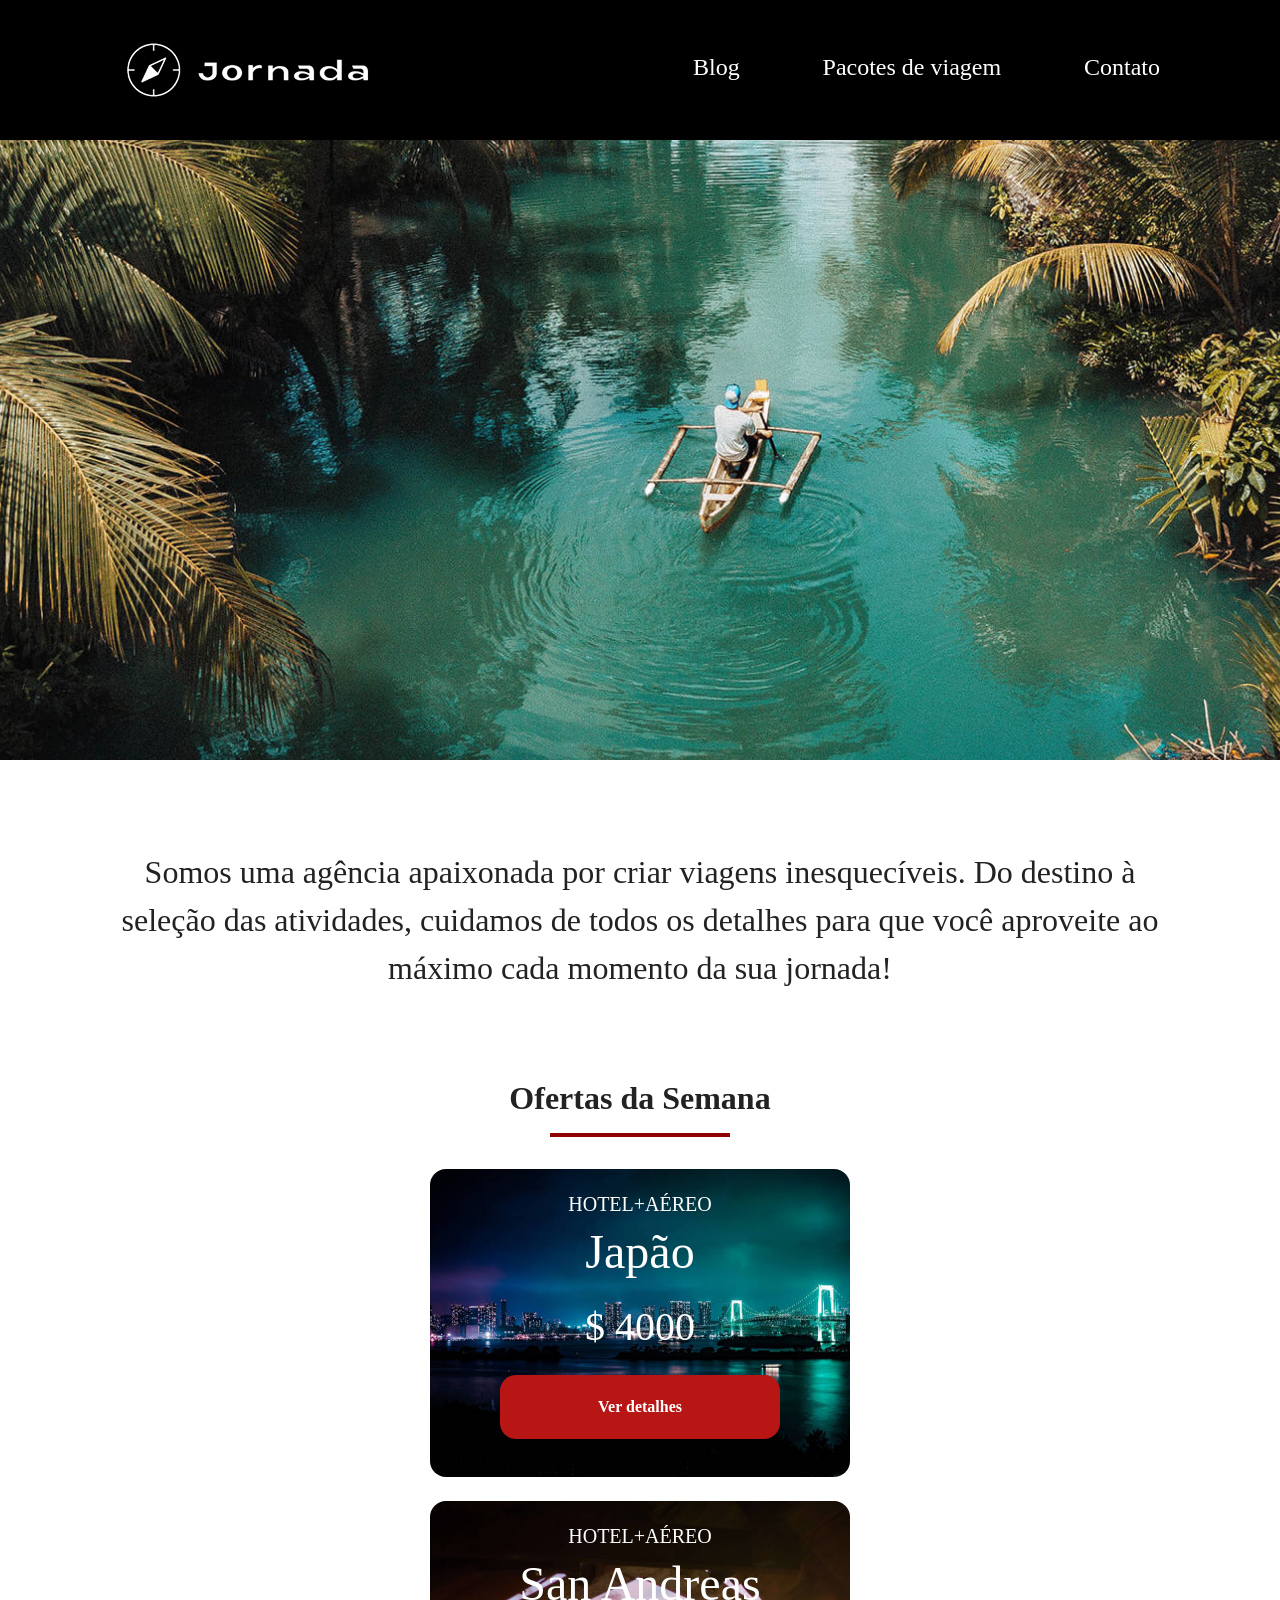
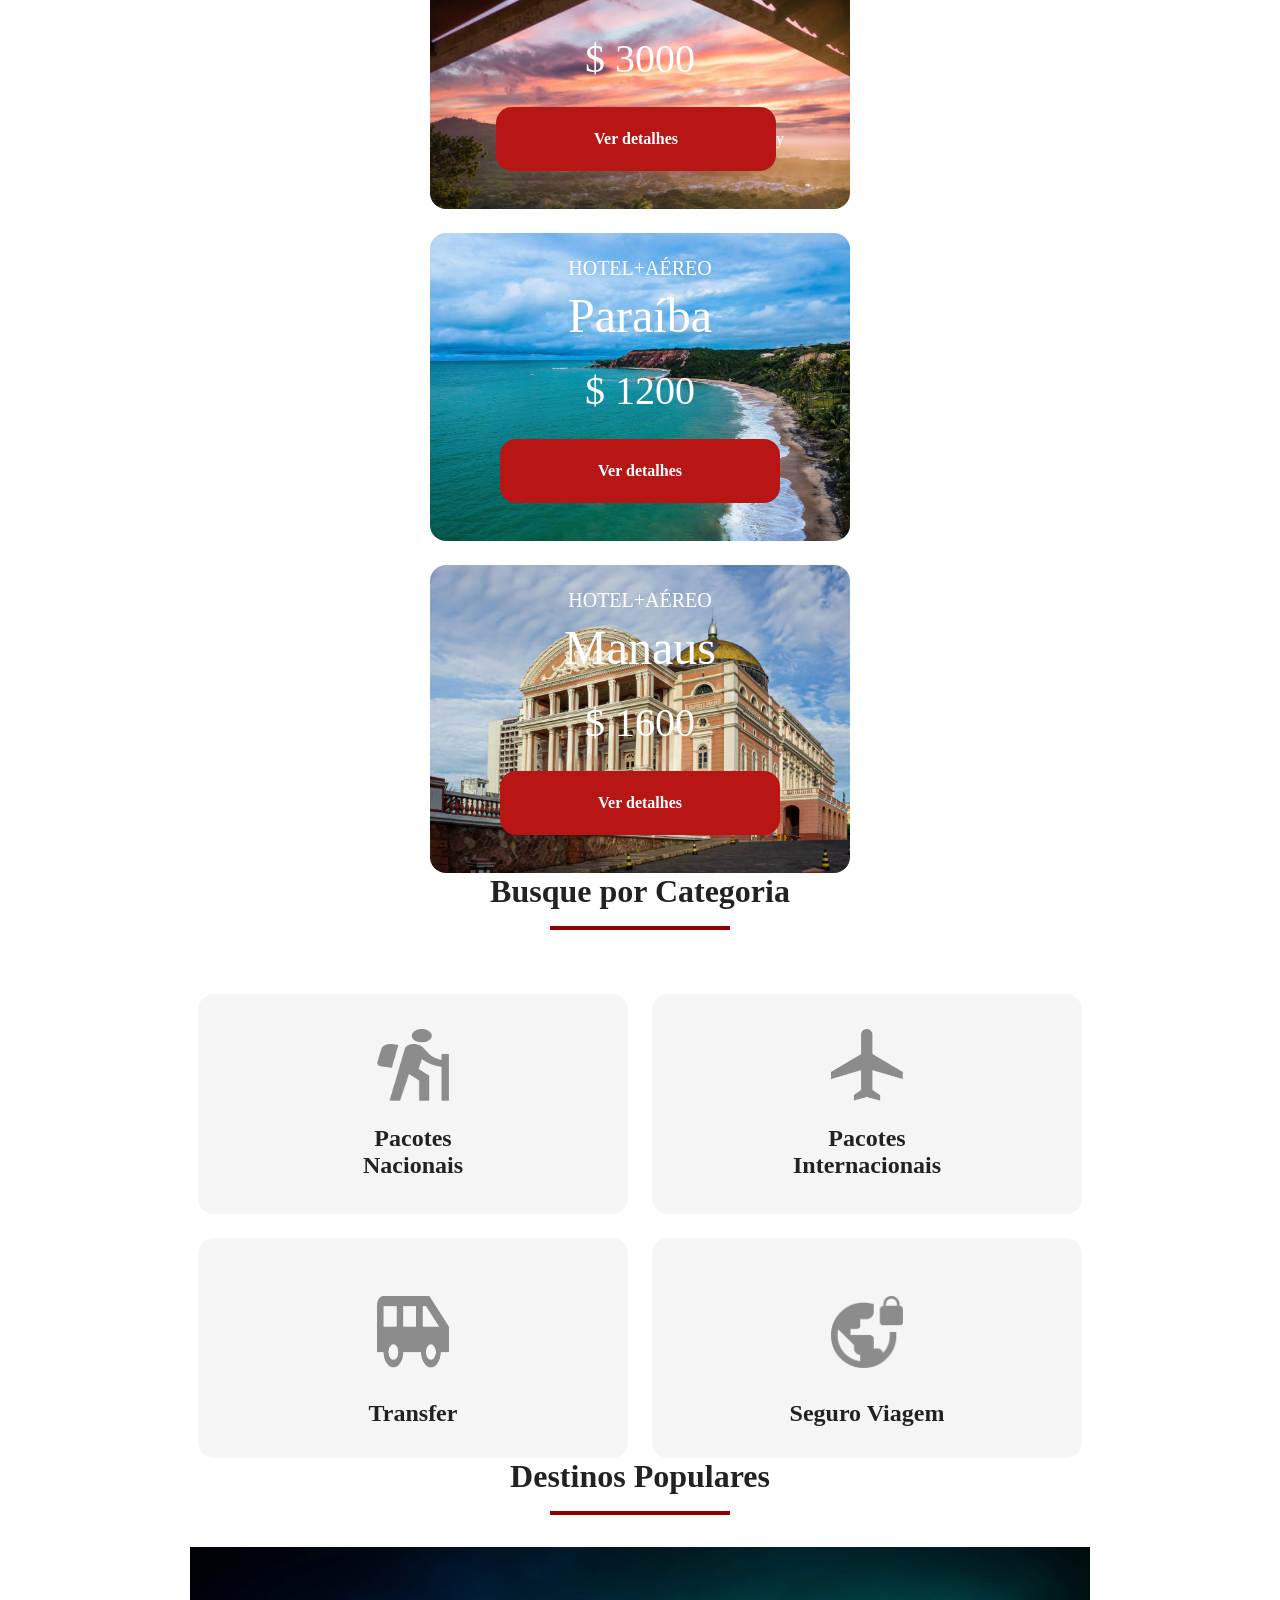
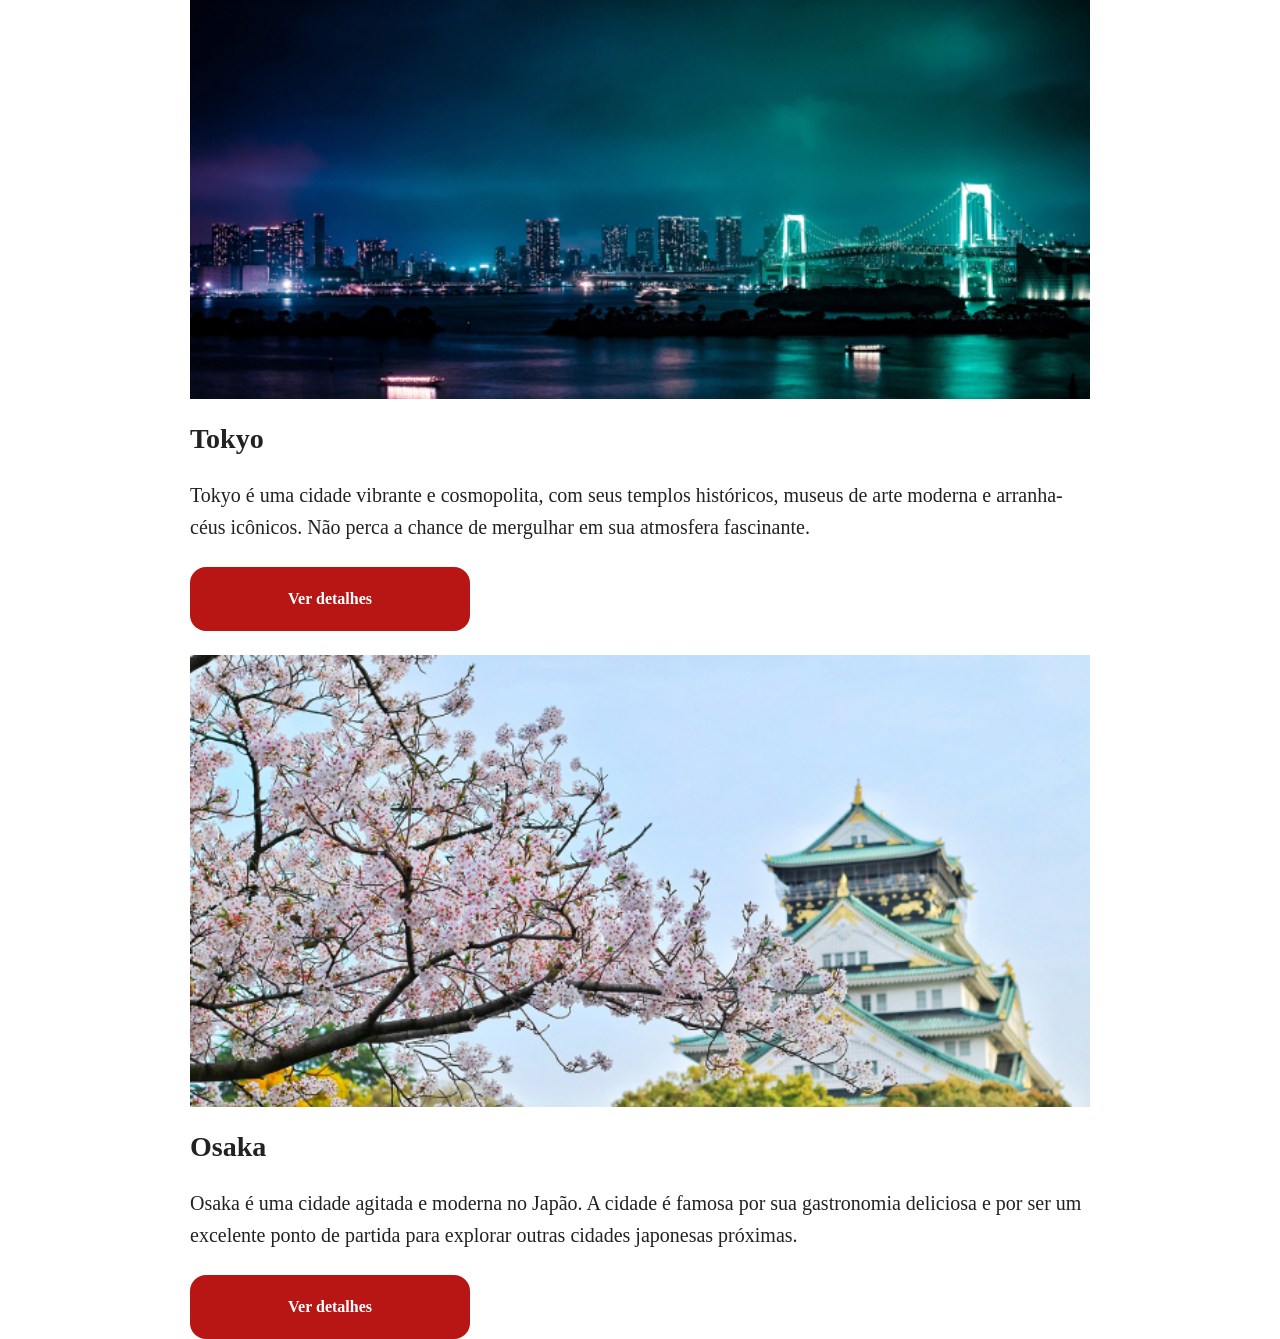
==== index.html @ d13fef5d "Finaliza sessao de destinos pupulares" ====
<!doctype html>
<html lang="pt-br">
  <head>
    <meta charset="UTF-8" />
    <meta name="viewport" content="width=device-width, initial-scale=1.0" />
    <link rel="stylesheet" href="./css/style.css" />
    <title>Jornada Viagens</title>
  </head>

  <body>
    <header class="main-header">
      <a class="logo" href="index.html" title="voltar para página inicial">
        <img
          class="img-mobile"
          src="img/bussola-jornada-branca.png"
          alt="Bussola do logo Jornada Viagens na cor branca"
        />

        <img
          class="img-desktop"
          src="img/bussola-texto-jornada-branco.png"
          alt="Bussola logo Jornada Viagens na cor branca"
        />
      </a>

      <div class="navigation-menu">
        <label for="menu">
          <img src="img/menu.png" alt="Menu" />
        </label>

        <input type="checkbox" id="menu" hidden />

        <nav>
          <ul class="list-links">
            <li><a href="blog.html" title="Ir para o blog">Blog</a></li>
            <li>
              <a href="pacotes.html" title="Ir para os pacotes de viagem"
                >Pacotes de viagem</a
              >
            </li>
            <li>
              <a href="contato.html" title="Ir para o contato">Contato</a>
            </li>
          </ul>
        </nav>
      </div>
    </header>
    <section class="hero">
      <div class="hero-img"></div>
      <h2>
        Somos uma agência apaixonada por criar viagens inesquecíveis. Do destino
        à seleção das atividades, cuidamos de todos os detalhes para que você
        aproveite ao máximo cada momento da sua jornada!
      </h2>
    </section>
    <section class="offers">
      <div class="section-title">
        <h2>Ofertas da Semana</h2>
        <hr />
      </div>
      <div class="offers-cards">
        <article class="card japao">
          <header>
            <p>HOTEL+AÉREO</p>
            <h3>
              Japão <br />
              <span>$ 4000</span>
            </h3>
          </header>
          <footer>
            <a href="#" class="button">Ver detalhes</a>
          </footer>
        </article>

        <article class="card san-andreas">
          <header>
            <p>HOTEL+AÉREO</p>
            <h3>
              San Andreas <br />
              <span>$ 3000</span>
            </h3>
          </header>
          <footer><a href="#" class="button">Ver detalhes</a>y</footer>
        </article>

        <article class="card paraiba">
          <header>
            <p>HOTEL+AÉREO</p>
            <h3>
              Paraíba <br />
              <span>$ 1200</span>
            </h3>
          </header>
          <footer>
            <a href="#" class="button">Ver detalhes</a>
          </footer>
        </article>

        <article class="card manaus">
          <header>
            <p>HOTEL+AÉREO</p>
            <h3>
              Manaus <br />
              <span>$ 1600</span>
            </h3>
          </header>
          <footer>
            <a href="#" class="button">Ver detalhes</a>
          </footer>
        </article>
      </div>
    </section>

    <section class="categories">
      <div class="section-title">
        <h2>Busque por Categoria</h2>
        <hr />
      </div>

      <div class="categories-cards">
        <a
          class="card"
          href="#"
          target="_blank"
          title="Busque pela categoria Pacotes Nacionais"
        >
          <img
            src="img/icone-caminhada.png"
            alt="Ícone cinza representando uma pessoa fazendo trekking"
          />
          <h3>
            Pacotes <br />
            Nacionais
          </h3>
        </a>

        <a
          class="card"
          href="#"
          target="_blank"
          title="Busque pela categoria Pacotes Internacionais"
        >
          <img src="img/icone-aviao.png" alt="Ícone cinza de um avião" />
          <h3>
            Pacotes <br />
            Internacionais
          </h3>
        </a>

        <a
          class="card single-line"
          href="#"
          target="_blank"
          title="Busque pela categoria Transfer"
        >
          <img src="img/icone-onibus.png" alt="Ícone cinza de um ônibus" />
          <h3>Transfer</h3>
        </a>

        <a
          class="card single-line"
          href="#"
          target="_blank"
          title="Busque pela categoria Seguro Viagem"
        >
          <img
            src="img/icone-planeta.png"
            alt="Ícone cinza de um planeta com um cadeado representando proteção"
          />
          <h3>Seguro Viagem</h3>
        </a>
      </div>
    </section>

    <section class="destinations">
      <div class="section-title">
        <h2>Destinos Populares</h2>
        <hr />
      </div>

      <div class="destinations-items">
        <article class="item tokyo">
          <header>
            <div class="img-item"></div>
            <h4>Tokyo</h4>
          </header>

          <p>
            Tokyo é uma cidade vibrante e cosmopolita, com seus templos
            históricos, museus de arte moderna e arranha-céus icônicos. Não
            perca a chance de mergulhar em sua atmosfera fascinante.
          </p>

          <footer>
            <a
              href="#"
              class="button"
              target="_blank"
              title="Veja mais detalhes do destino Tokyo"
            >
              Ver detalhes
            </a>
          </footer>
        </article>

        <article class="item osaka">
          <header>
            <div class="img-item"></div>
            <h4>Osaka</h4>
          </header>

          <p>
            Osaka é uma cidade agitada e moderna no Japão. A cidade é famosa por
            sua gastronomia deliciosa e por ser um excelente ponto de partida
            para explorar outras cidades japonesas próximas.
          </p>

          <footer>
            <a
              href="#"
              class="button"
              target="_blank"
              title="Veja mais detalhes do destino Osaka"
            >
              Ver detalhes
            </a>
          </footer>
        </article>
      </div>
    </section>
  </body>
</html>
---- css/style.css ----
@import url("./global.css");
@import url("./header.css");
@import url("./hero.css");
@import url("./offers.css");
@import url("./categories.css");
@import url("./destinations.css");
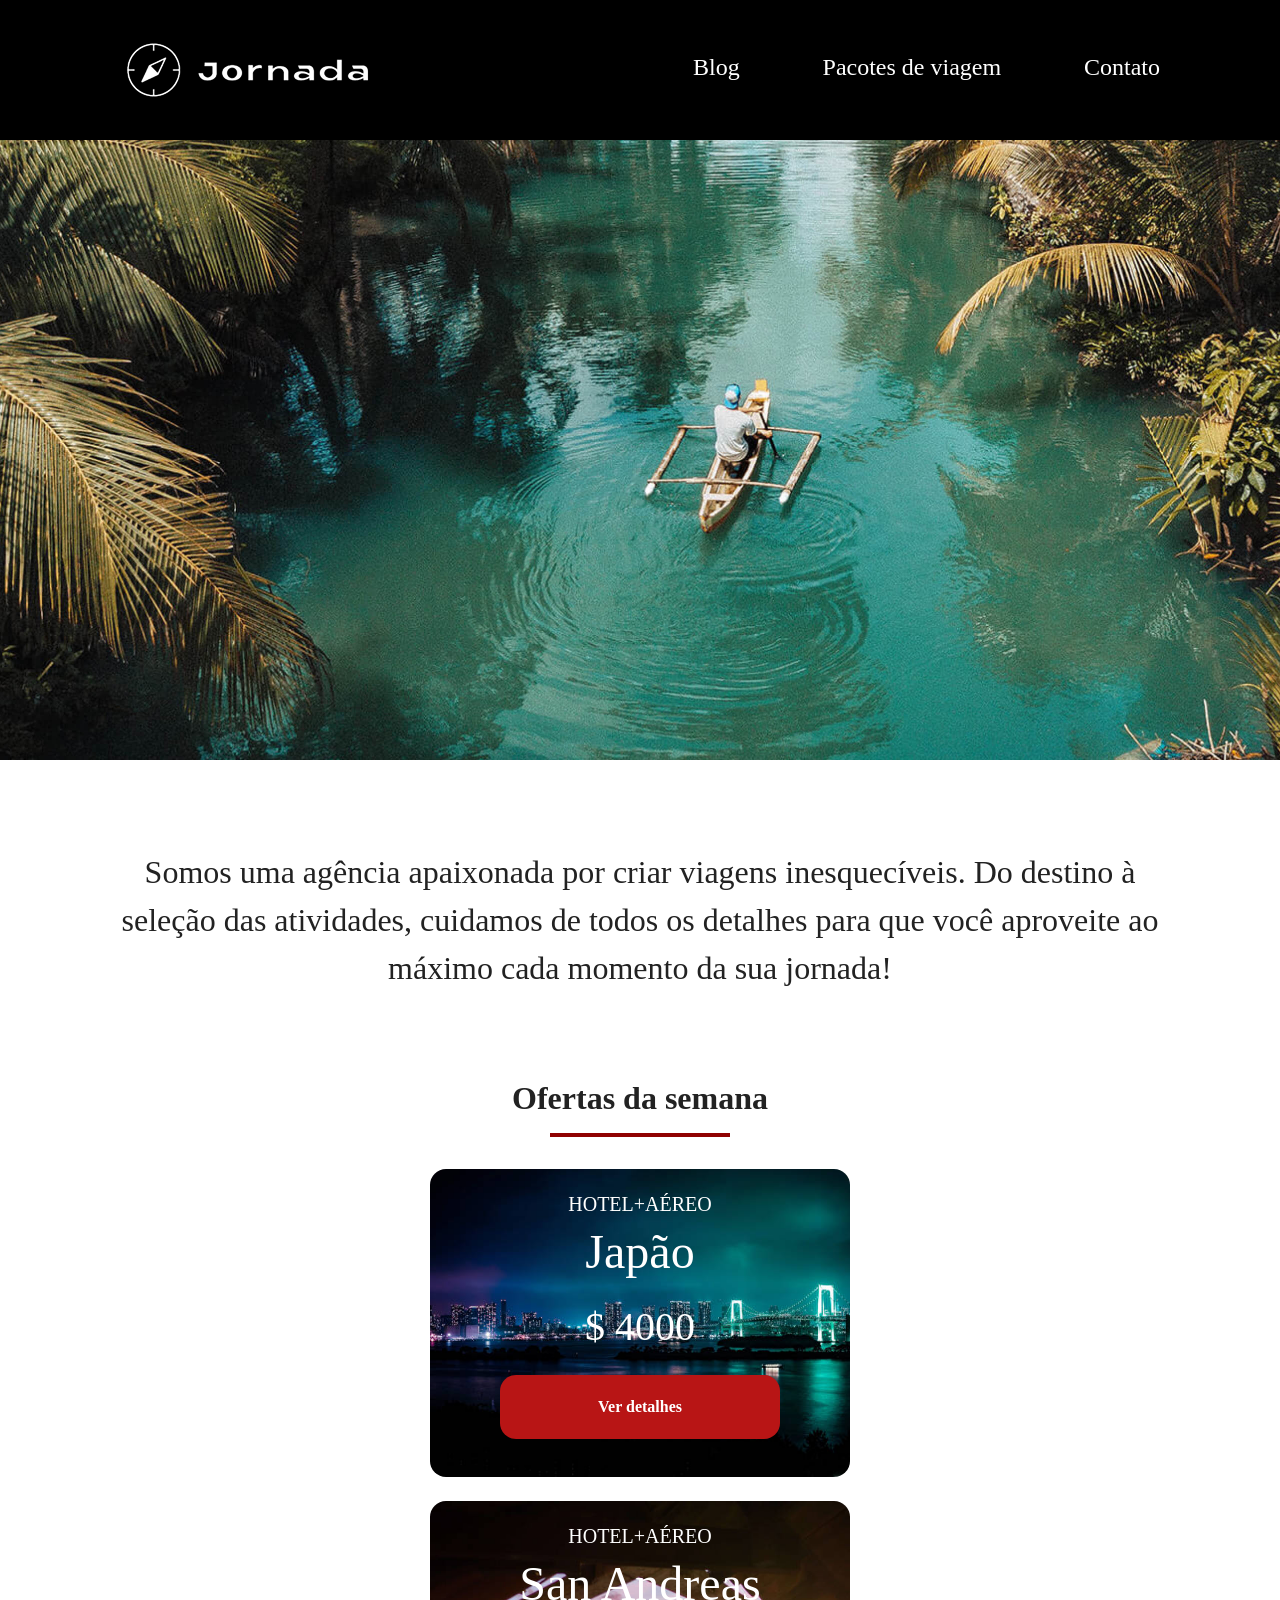
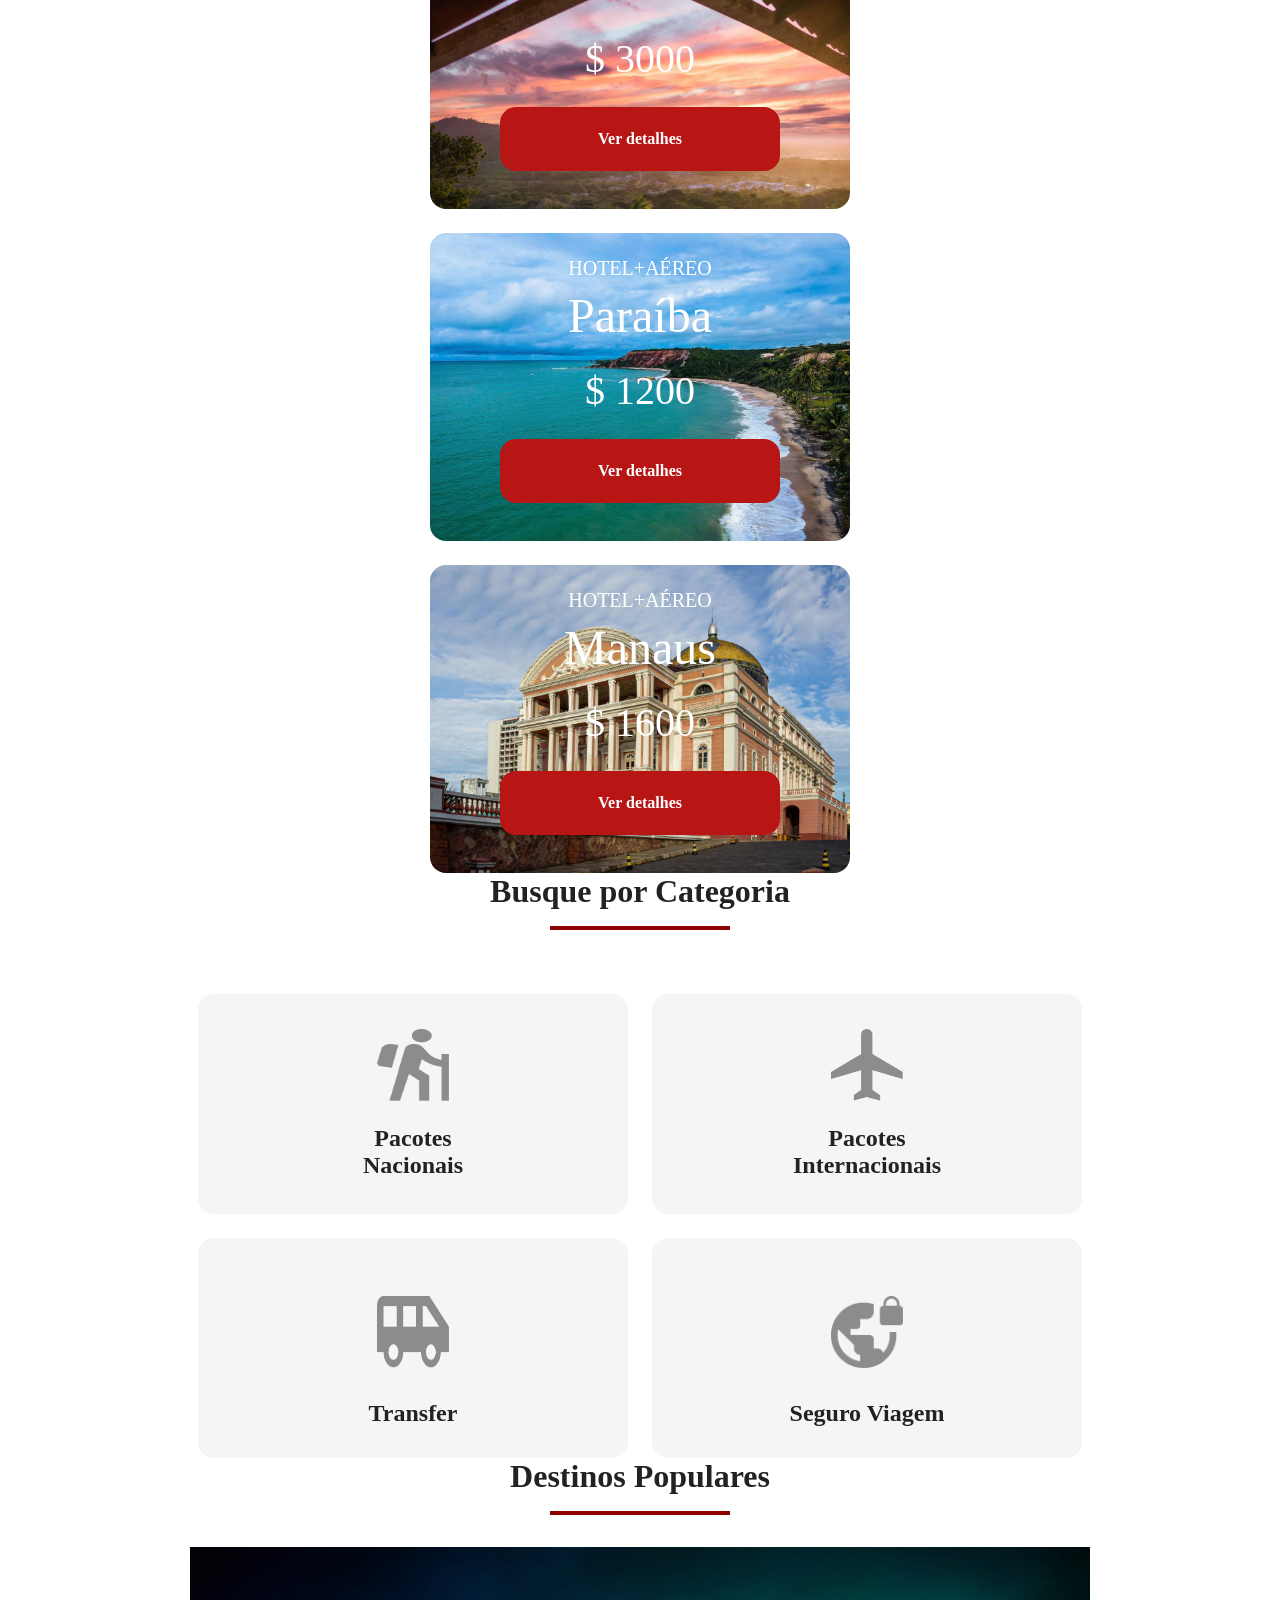
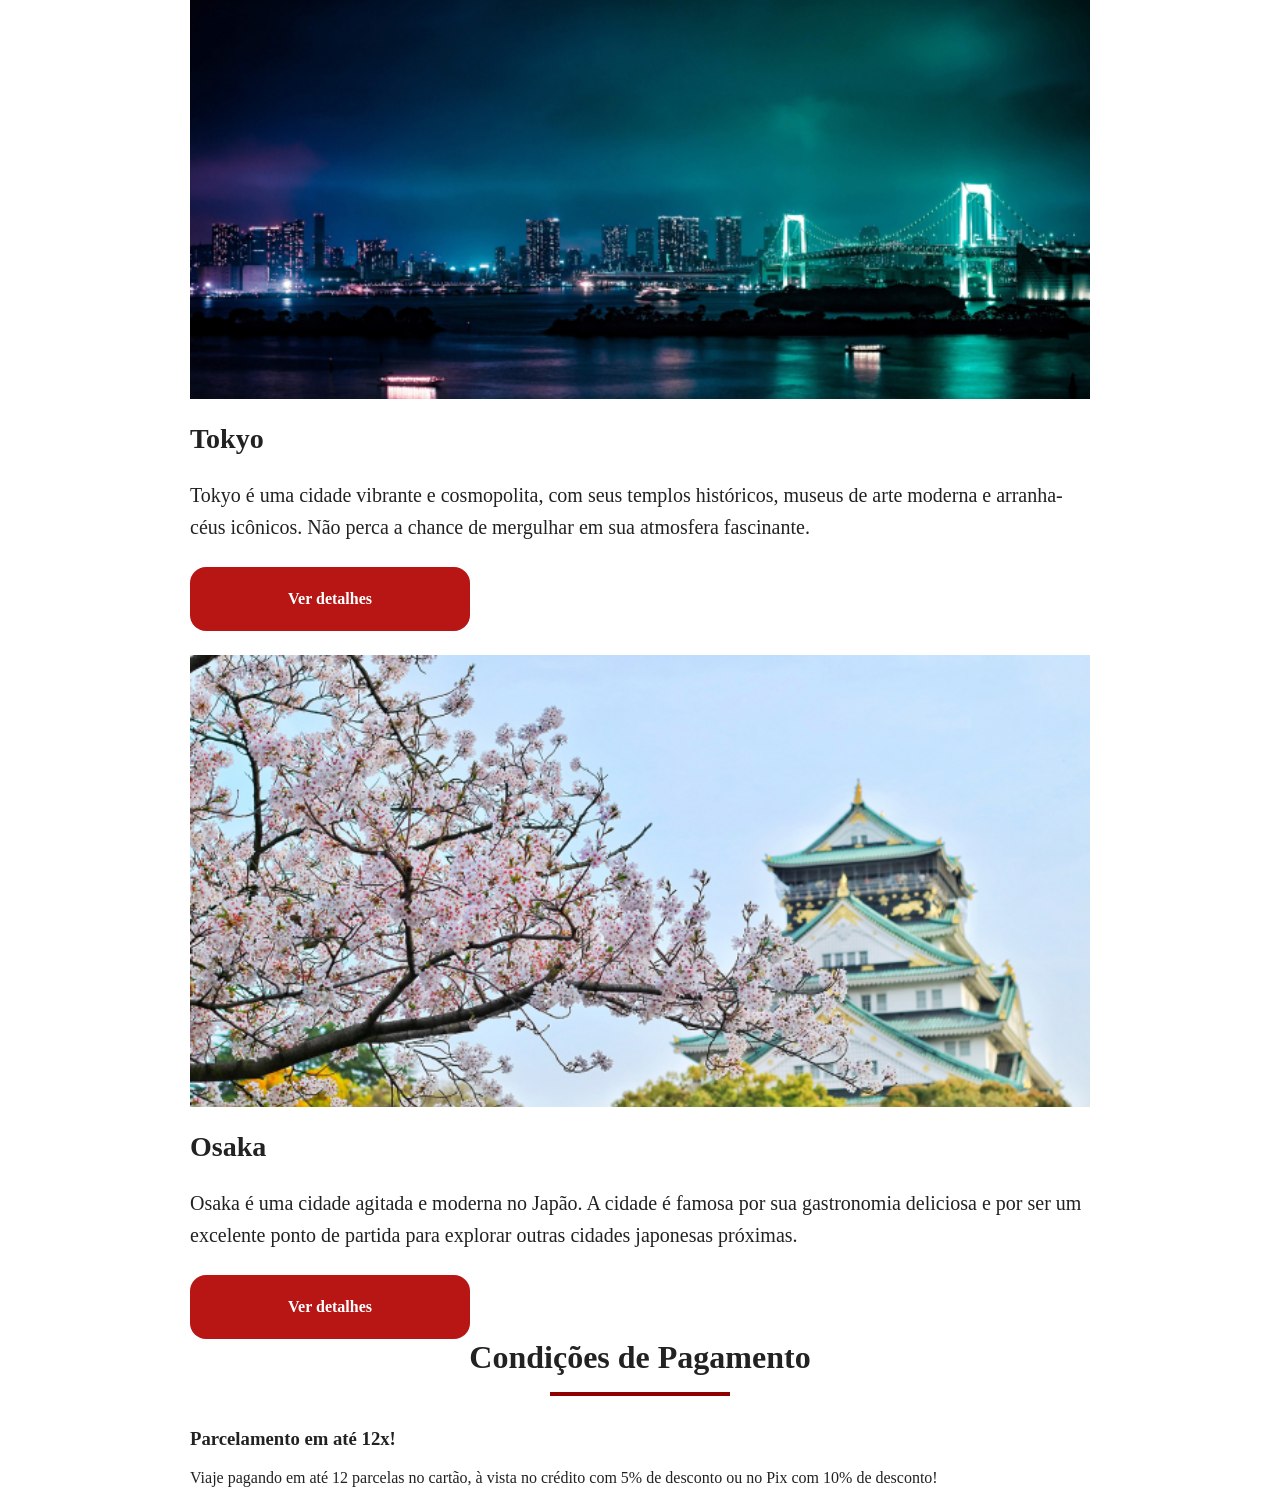
==== commit d2d11a5e: "Adiciona estrutura payaments no html" ====
--- a/index.html
+++ b/index.html
@@ -55,7 +55,7 @@
     </section>
     <section class="offers">
       <div class="section-title">
-        <h2>Ofertas da Semana</h2>
+        <h2>Ofertas da semana</h2>
         <hr />
       </div>
       <div class="offers-cards">
@@ -80,7 +80,7 @@
               <span>$ 3000</span>
             </h3>
           </header>
-          <footer><a href="#" class="button">Ver detalhes</a>y</footer>
+          <footer><a href="#" class="button">Ver detalhes</a></footer>
         </article>
 
         <article class="card paraiba">
@@ -111,7 +111,7 @@
       </div>
     </section>
 
-    <section class="categories">
+   <section class="categories">
       <div class="section-title">
         <h2>Busque por Categoria</h2>
         <hr />
@@ -172,7 +172,7 @@
       </div>
     </section>
 
-    <section class="destinations">
+   <section class="destinations">
       <div class="section-title">
         <h2>Destinos Populares</h2>
         <hr />
@@ -228,5 +228,22 @@
         </article>
       </div>
     </section>
+
+<section class="payments">
+      <div class="section-title">
+        <h2>Condições de Pagamento</h2>
+        <hr />
+      </div>
+
+      <div class="text-content">
+        <h3>Parcelamento em até 12x!</h3>
+        <p>Viaje pagando em até 12 parcelas no cartão, à vista no crédito com 5% de desconto ou no Pix com 10% de desconto!</p>
+      </div>
+      <div class="image-content">
+        <div class="image bag"></div>
+        <div class="image passport"></div>
+        <div class="image people"></div>
+      </div>
+    </section>
   </body>
 </html>
--- a/css/style.css
+++ b/css/style.css
@@ -3,4 +3,5 @@
 @import url("./hero.css");
 @import url("./offers.css");
 @import url("./categories.css");
-@import url("./destinations.css");+@import url("./destinations.css");
+@import url("./paymants.css");
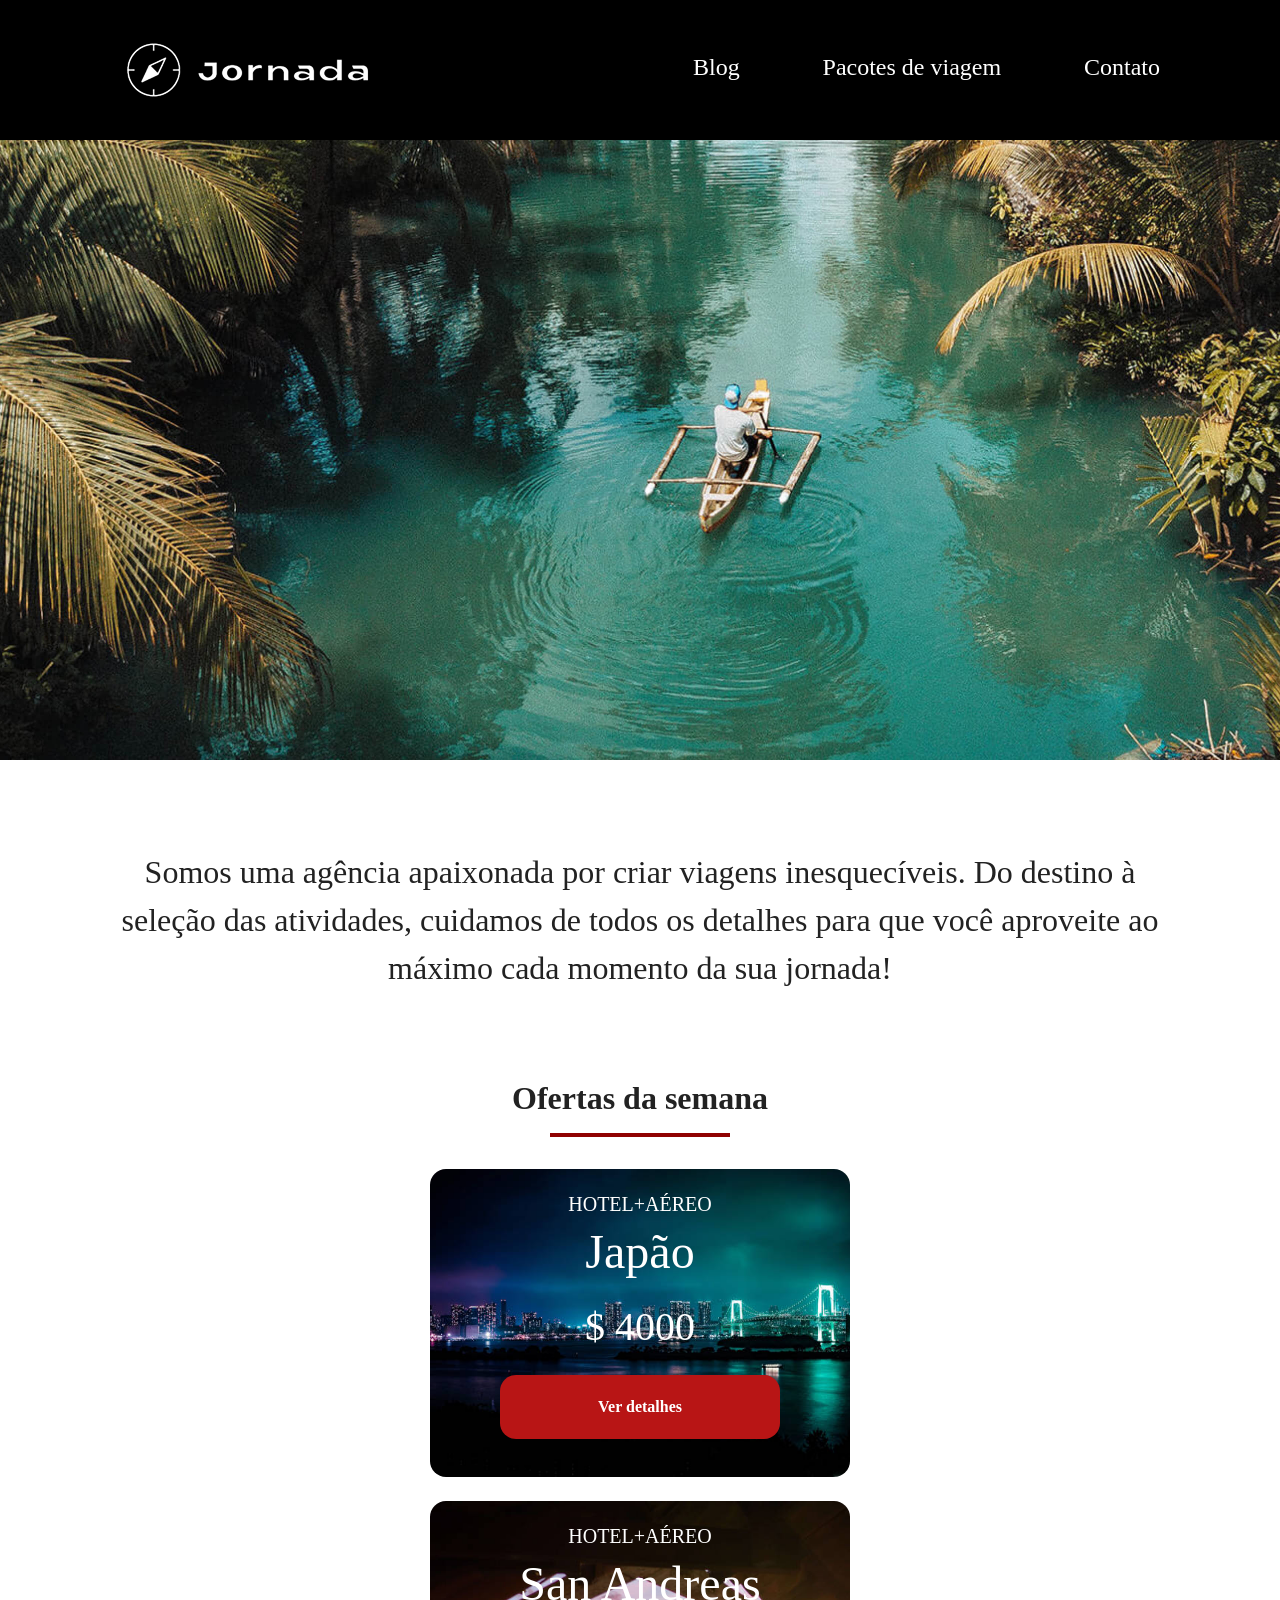
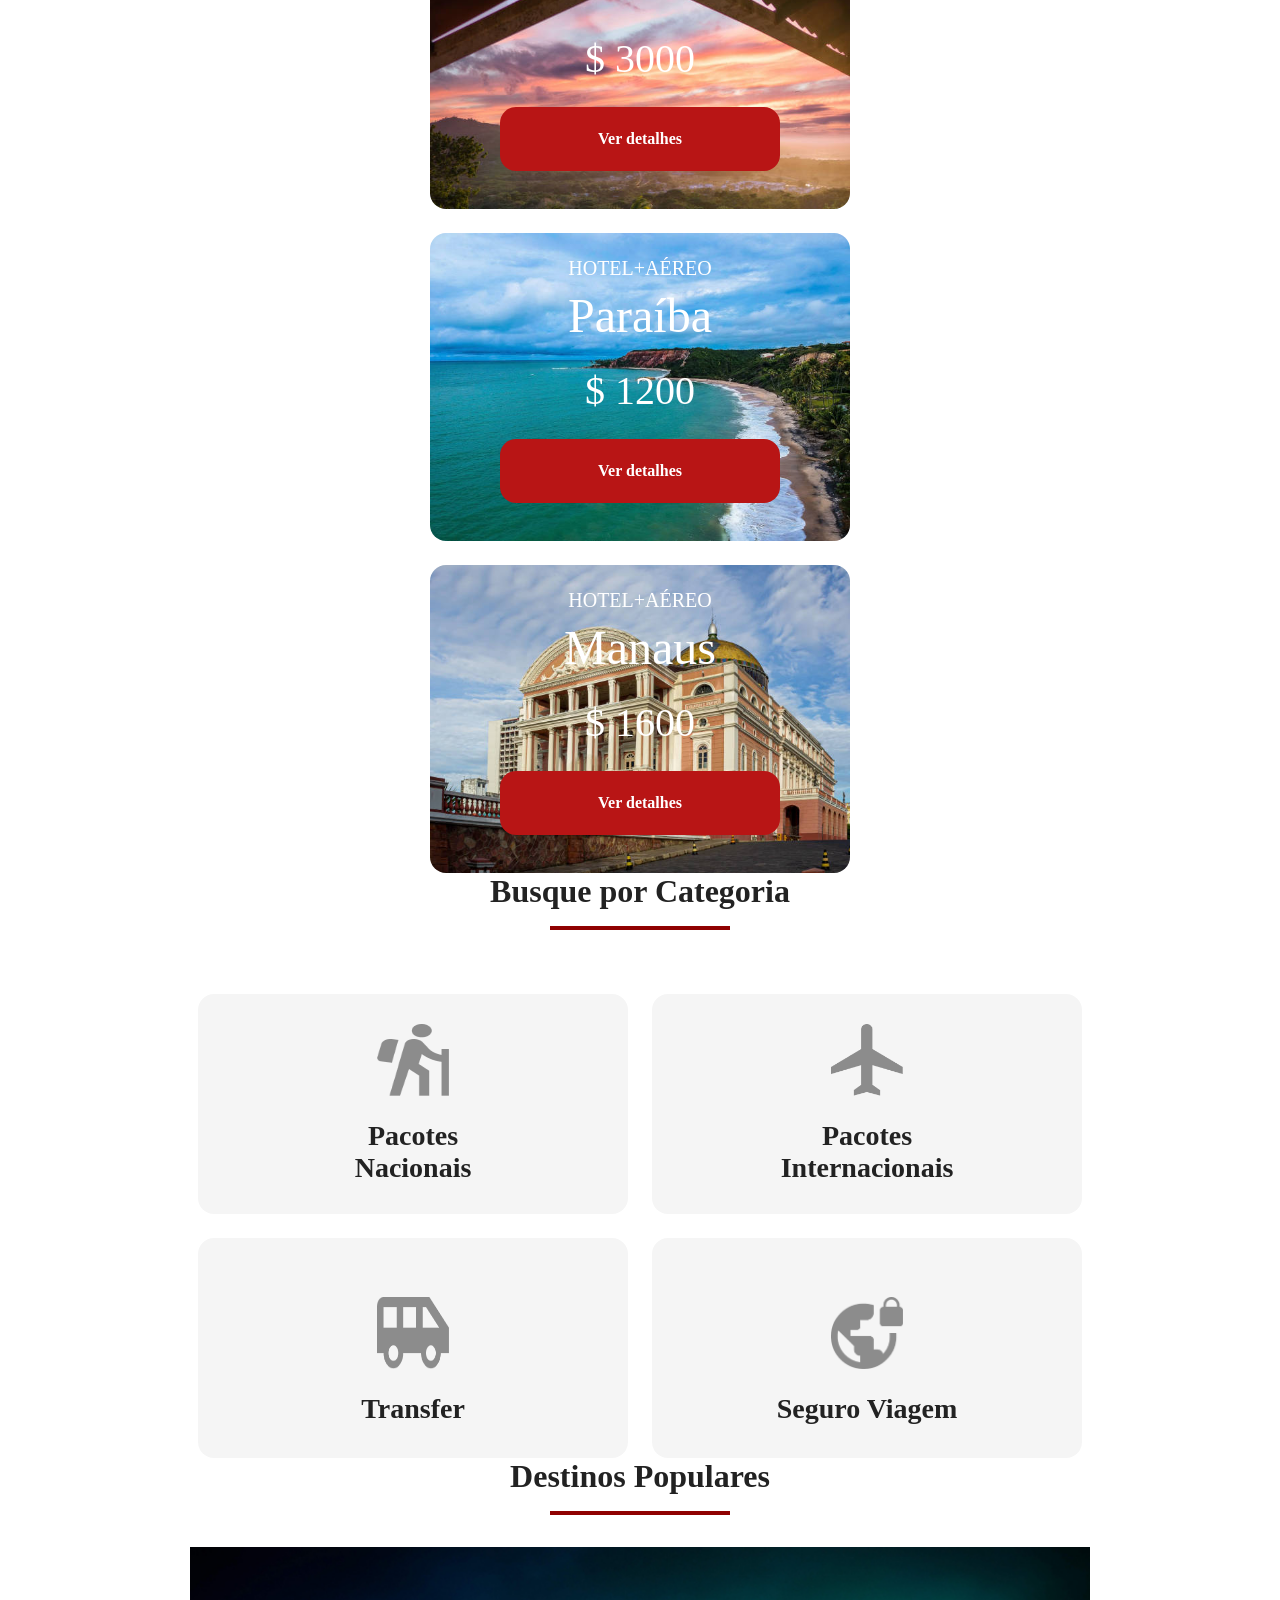
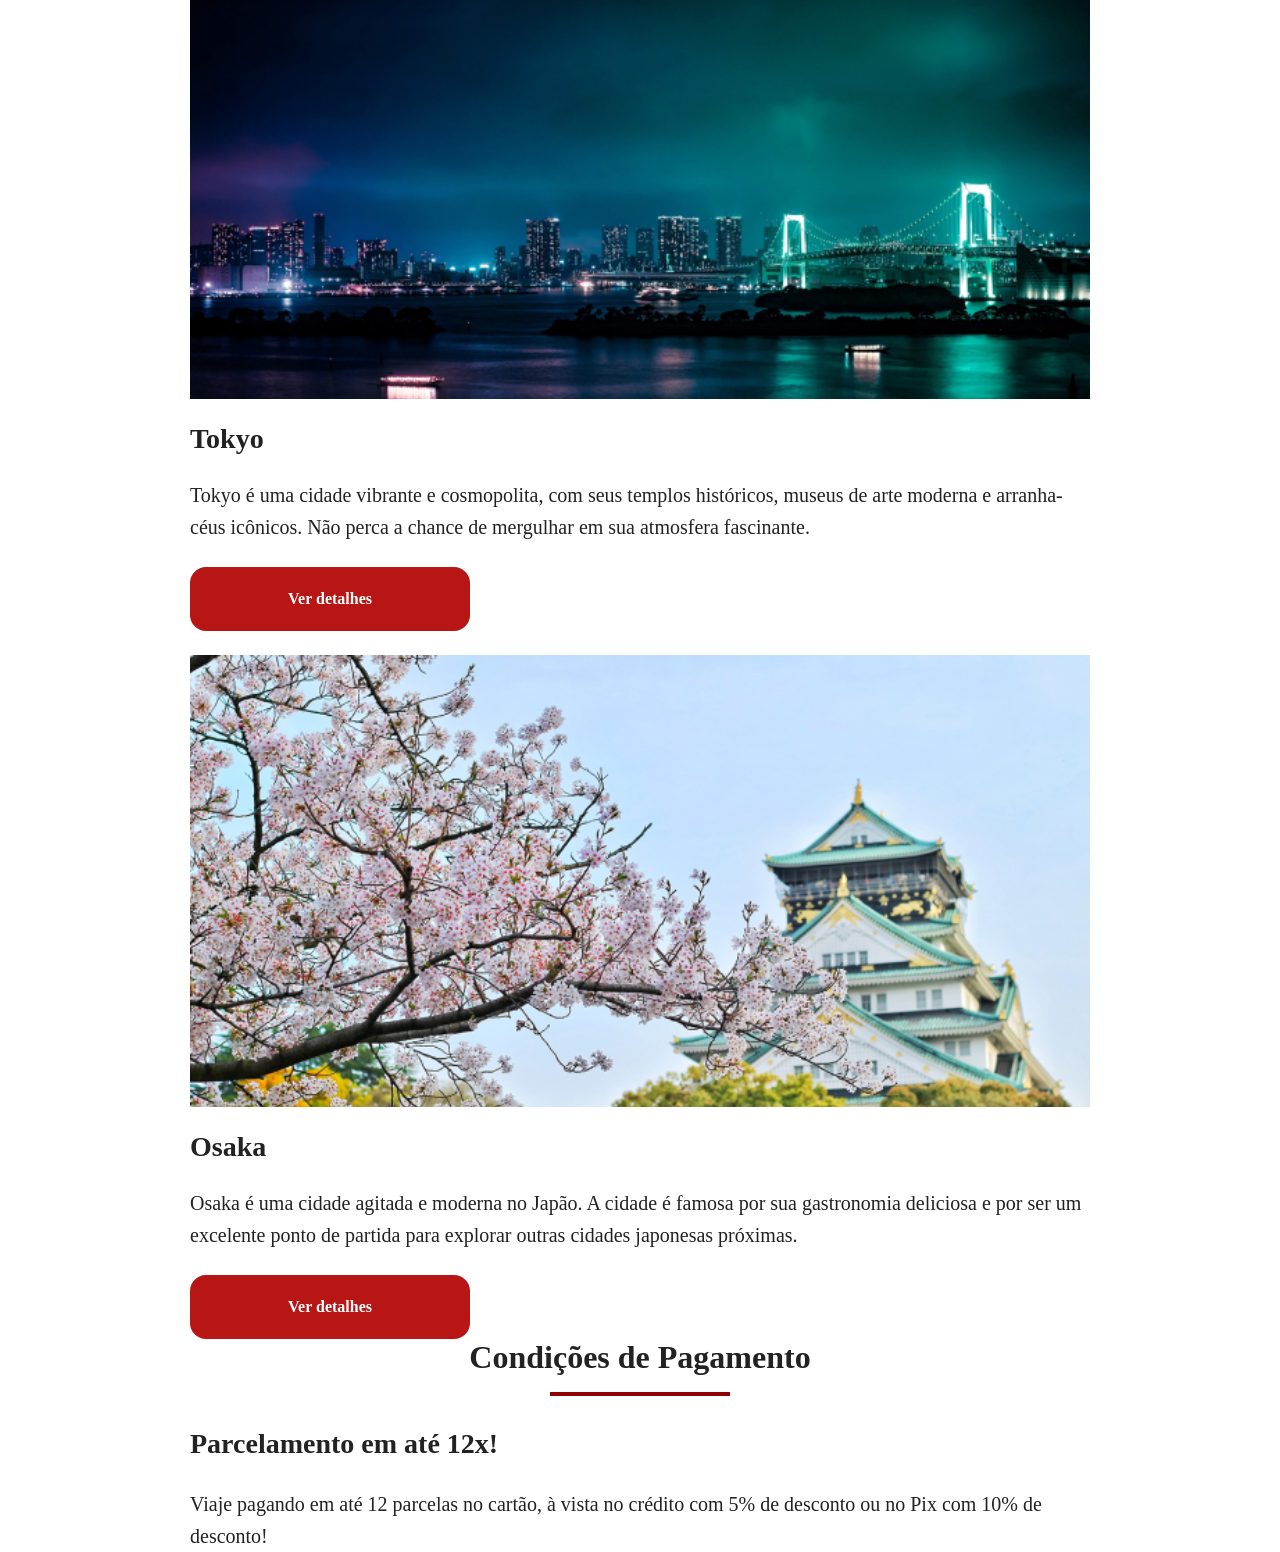
==== commit 0b15223e: "Padronizando classes" ====
--- a/index.html
+++ b/index.html
@@ -128,7 +128,7 @@
             src="img/icone-caminhada.png"
             alt="Ícone cinza representando uma pessoa fazendo trekking"
           />
-          <h3>
+          <h3 class="content-title">
             Pacotes <br />
             Nacionais
           </h3>
@@ -141,7 +141,7 @@
           title="Busque pela categoria Pacotes Internacionais"
         >
           <img src="img/icone-aviao.png" alt="Ícone cinza de um avião" />
-          <h3>
+          <h3 class="content-title">
             Pacotes <br />
             Internacionais
           </h3>
@@ -154,7 +154,7 @@
           title="Busque pela categoria Transfer"
         >
           <img src="img/icone-onibus.png" alt="Ícone cinza de um ônibus" />
-          <h3>Transfer</h3>
+          <h3 class="content-title">Transfer</h3>
         </a>
 
         <a
@@ -167,7 +167,7 @@
             src="img/icone-planeta.png"
             alt="Ícone cinza de um planeta com um cadeado representando proteção"
           />
-          <h3>Seguro Viagem</h3>
+          <h3 class="content-title">Seguro Viagem</h3>
         </a>
       </div>
     </section>
@@ -182,10 +182,10 @@
         <article class="item tokyo">
           <header>
             <div class="img-item"></div>
-            <h4>Tokyo</h4>
-          </header>
-
-          <p>
+            <h4 class="content-title">Tokyo</h4>
+          </header>
+
+          <p class="content-text">
             Tokyo é uma cidade vibrante e cosmopolita, com seus templos
             históricos, museus de arte moderna e arranha-céus icônicos. Não
             perca a chance de mergulhar em sua atmosfera fascinante.
@@ -206,10 +206,10 @@
         <article class="item osaka">
           <header>
             <div class="img-item"></div>
-            <h4>Osaka</h4>
-          </header>
-
-          <p>
+            <h4 class="content-title">Osaka</h4>
+          </header>
+
+          <p class="content-text">
             Osaka é uma cidade agitada e moderna no Japão. A cidade é famosa por
             sua gastronomia deliciosa e por ser um excelente ponto de partida
             para explorar outras cidades japonesas próximas.
@@ -236,8 +236,10 @@
       </div>
 
       <div class="text-content">
-        <h3>Parcelamento em até 12x!</h3>
-        <p>Viaje pagando em até 12 parcelas no cartão, à vista no crédito com 5% de desconto ou no Pix com 10% de desconto!</p>
+        <h3 class="content-title">Parcelamento em até 12x!</h3>
+        <p class="content-text">
+          Viaje pagando em até 12 parcelas no cartão, à vista no crédito com 5% de desconto ou no Pix com 10% de desconto!
+        </p>
       </div>
       <div class="image-content">
         <div class="image bag"></div>
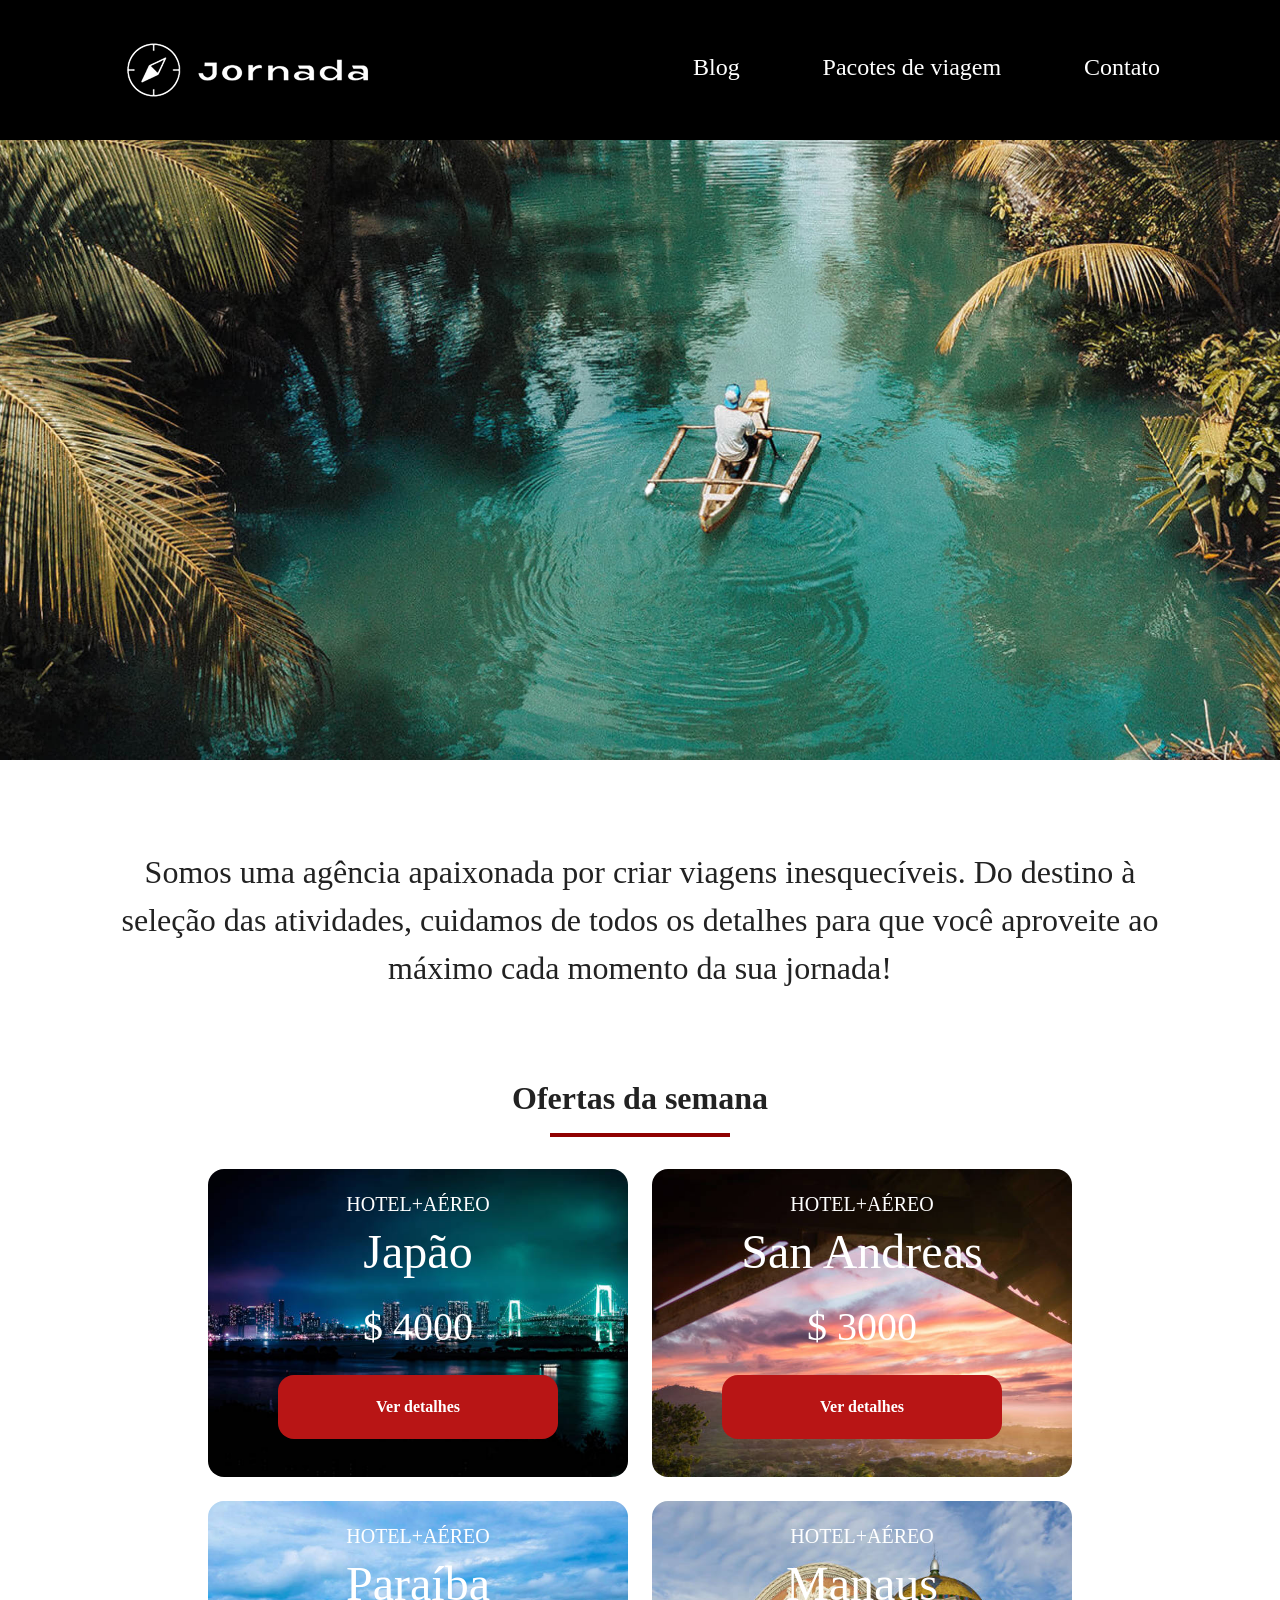
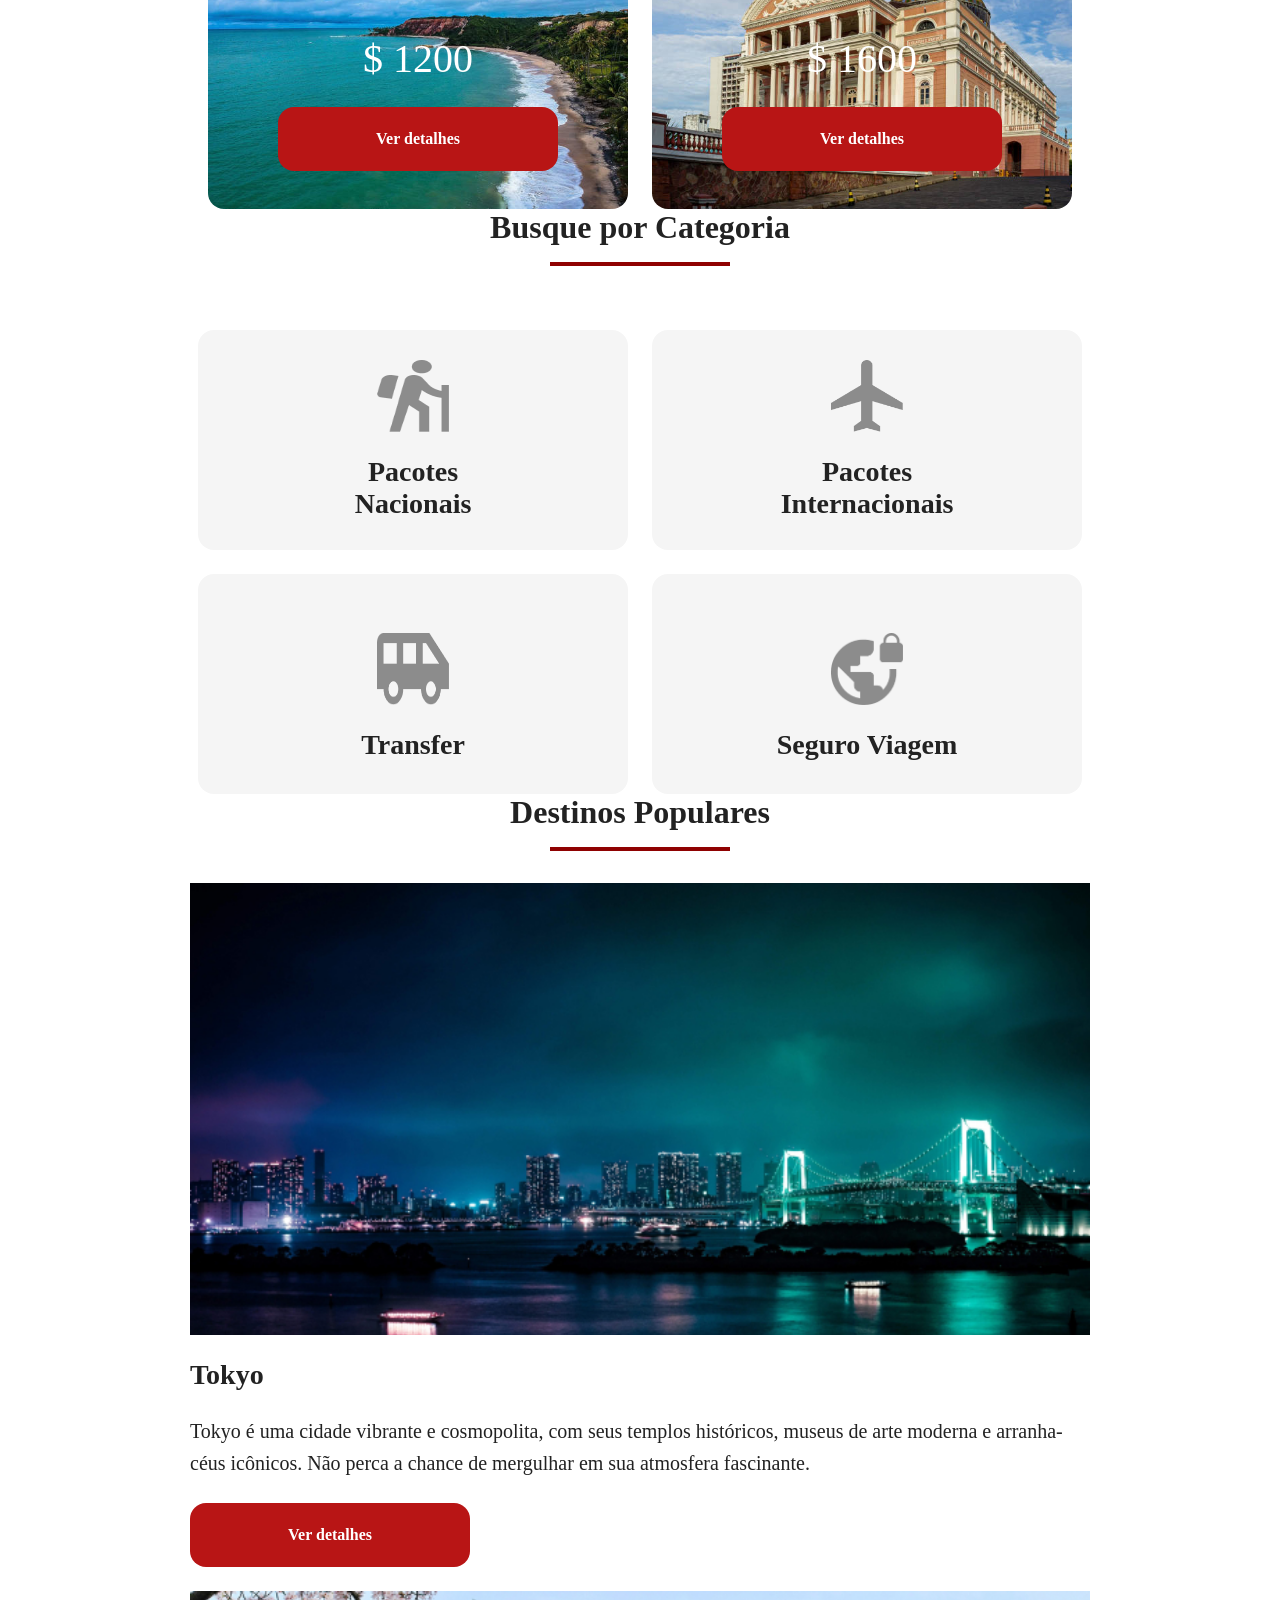
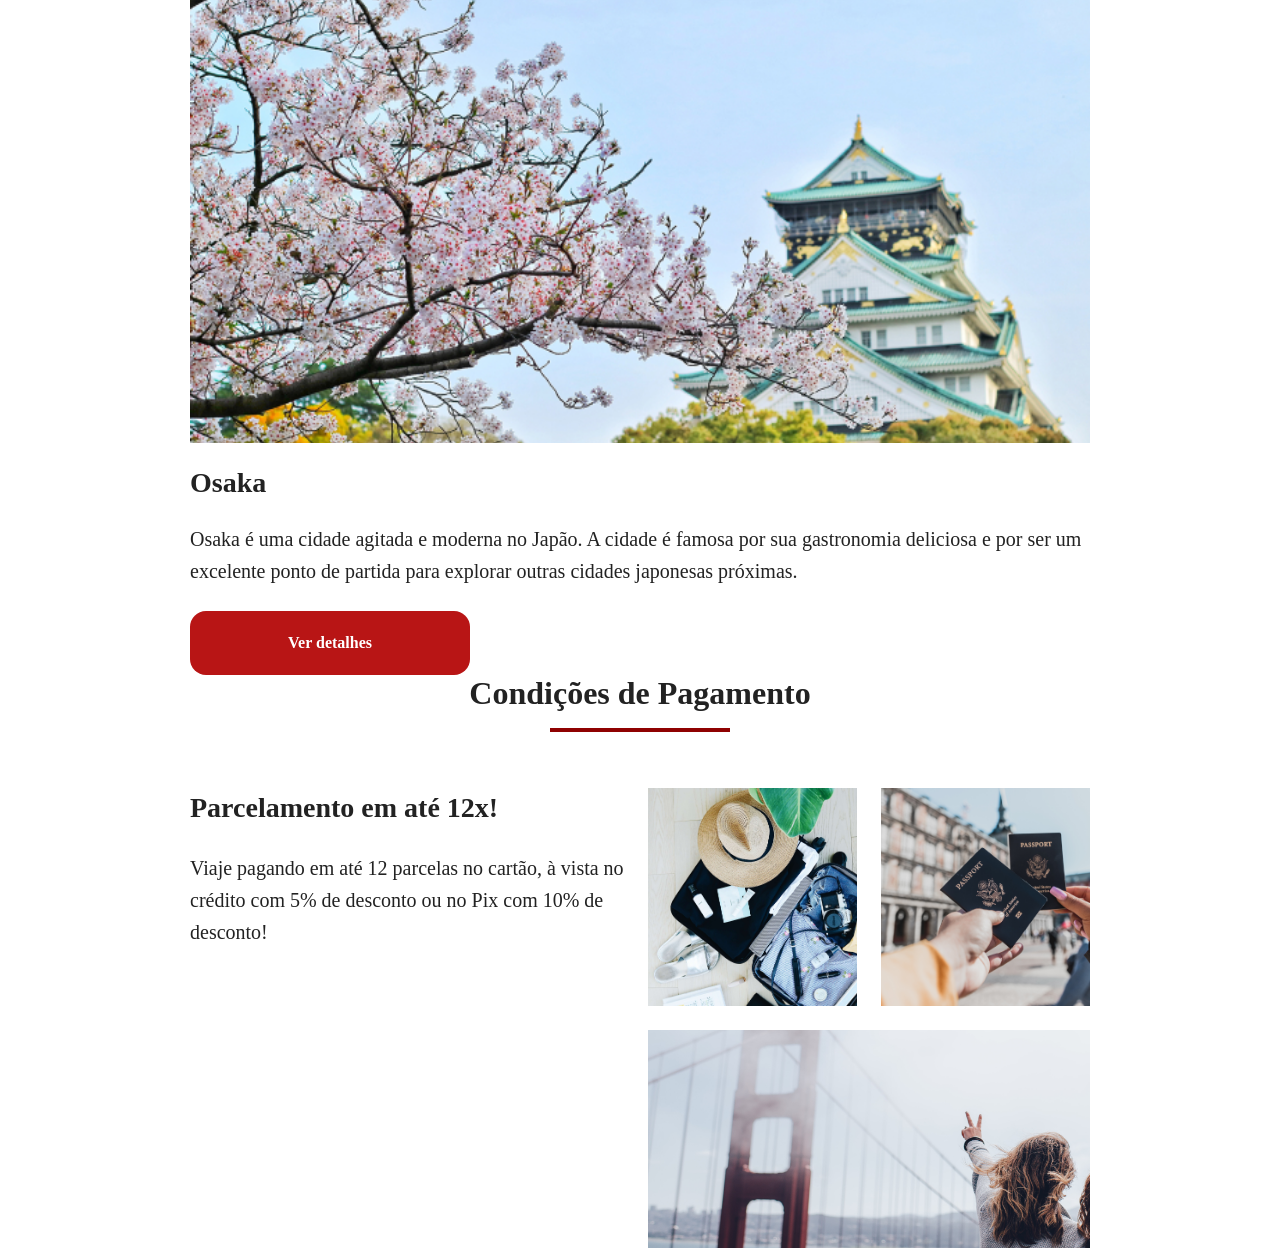
==== commit 8d521b79: "Adiciona imagens e css do payments" ====
--- a/index.html
+++ b/index.html
@@ -111,7 +111,7 @@
       </div>
     </section>
 
-   <section class="categories">
+    <section class="categories">
       <div class="section-title">
         <h2>Busque por Categoria</h2>
         <hr />
@@ -172,7 +172,7 @@
       </div>
     </section>
 
-   <section class="destinations">
+    <section class="destinations">
       <div class="section-title">
         <h2>Destinos Populares</h2>
         <hr />
@@ -229,22 +229,25 @@
       </div>
     </section>
 
-<section class="payments">
+    <section class="payments">
       <div class="section-title">
         <h2>Condições de Pagamento</h2>
         <hr />
       </div>
 
-      <div class="text-content">
-        <h3 class="content-title">Parcelamento em até 12x!</h3>
-        <p class="content-text">
-          Viaje pagando em até 12 parcelas no cartão, à vista no crédito com 5% de desconto ou no Pix com 10% de desconto!
-        </p>
-      </div>
-      <div class="image-content">
-        <div class="image bag"></div>
-        <div class="image passport"></div>
-        <div class="image people"></div>
+      <div class="content-container">
+        <div class="text-content">
+          <h3 class="content-title">Parcelamento em até 12x!</h3>
+          <p class="content-text">
+            Viaje pagando em até 12 parcelas no cartão, à vista no crédito com
+            5% de desconto ou no Pix com 10% de desconto!
+          </p>
+        </div>
+        <div class="image-gallery">
+          <div class="image first"></div>
+          <div class="image second"></div>
+          <div class="image thirdy colspan-2"></div>
+        </div>
       </div>
     </section>
   </body>
--- a/css/style.css
+++ b/css/style.css
@@ -4,4 +4,4 @@
 @import url("./offers.css");
 @import url("./categories.css");
 @import url("./destinations.css");
-@import url("./paymants.css");+@import url("./payments.css");
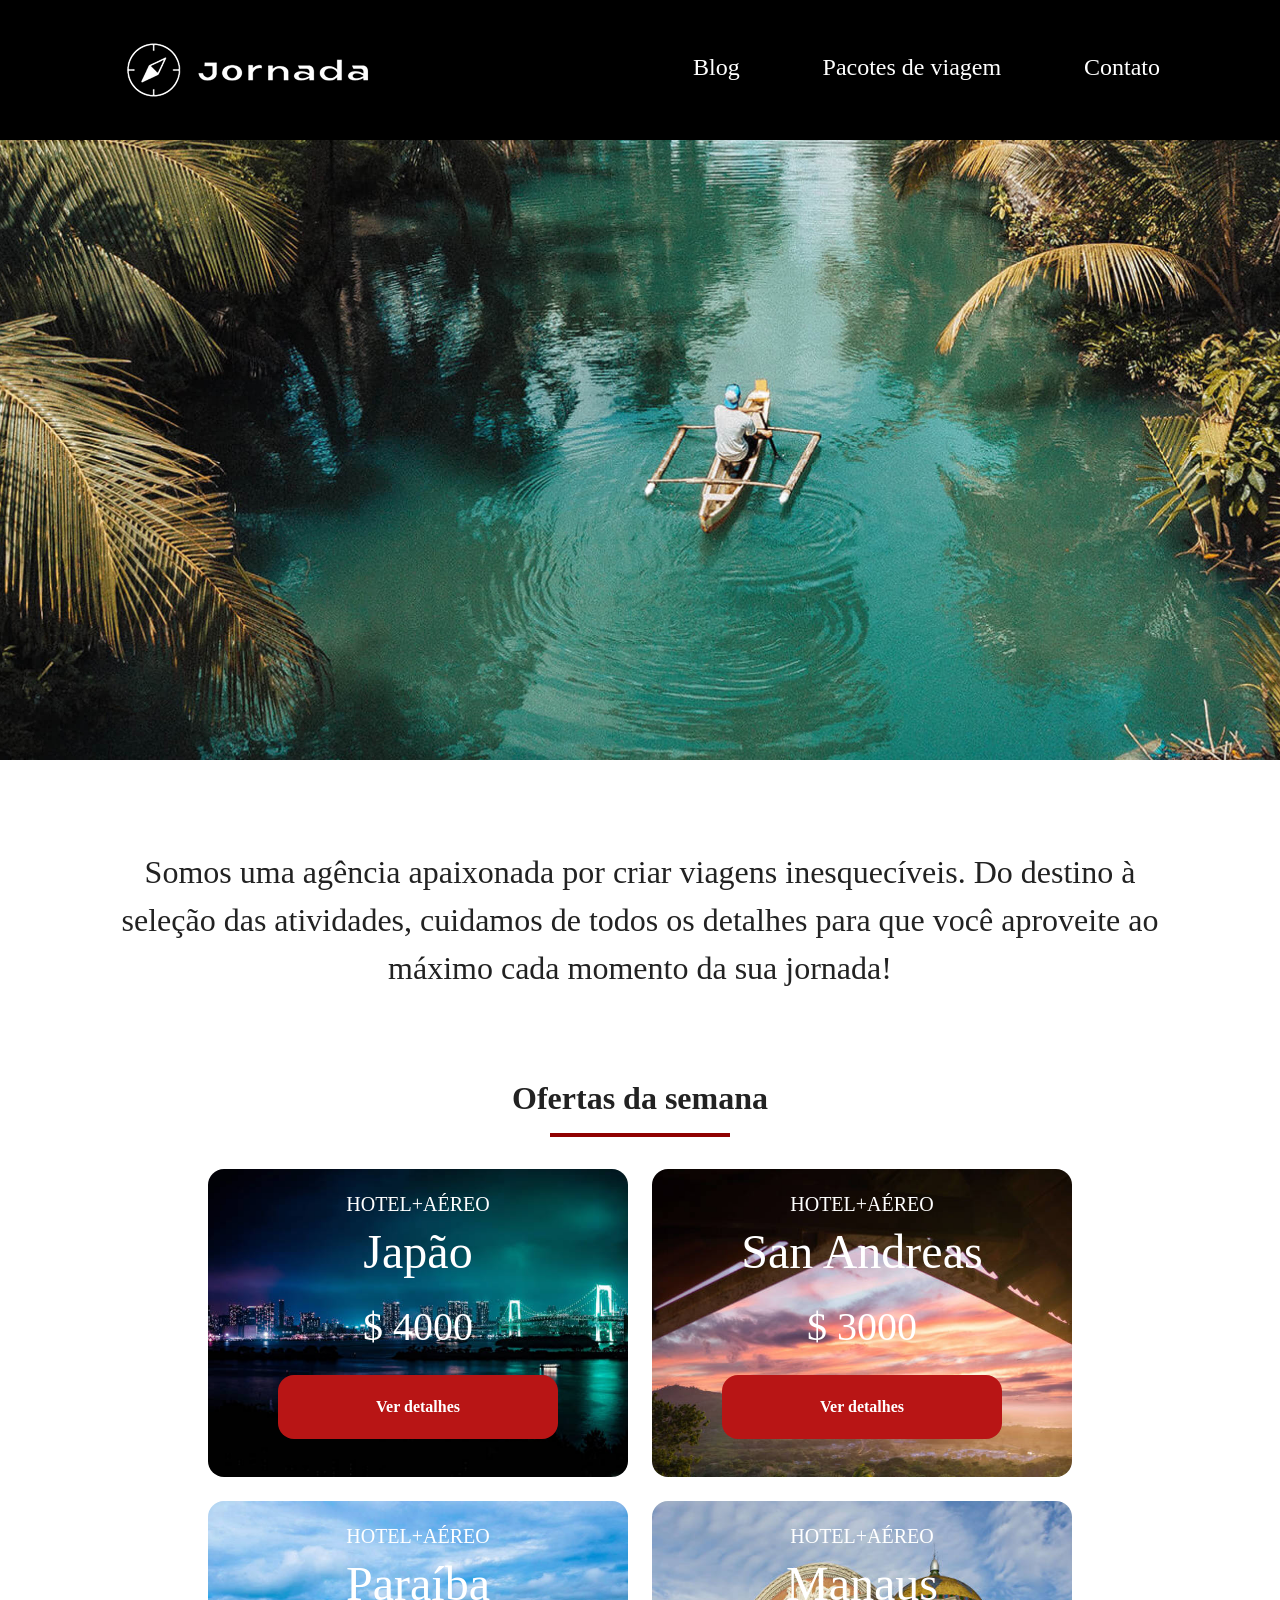
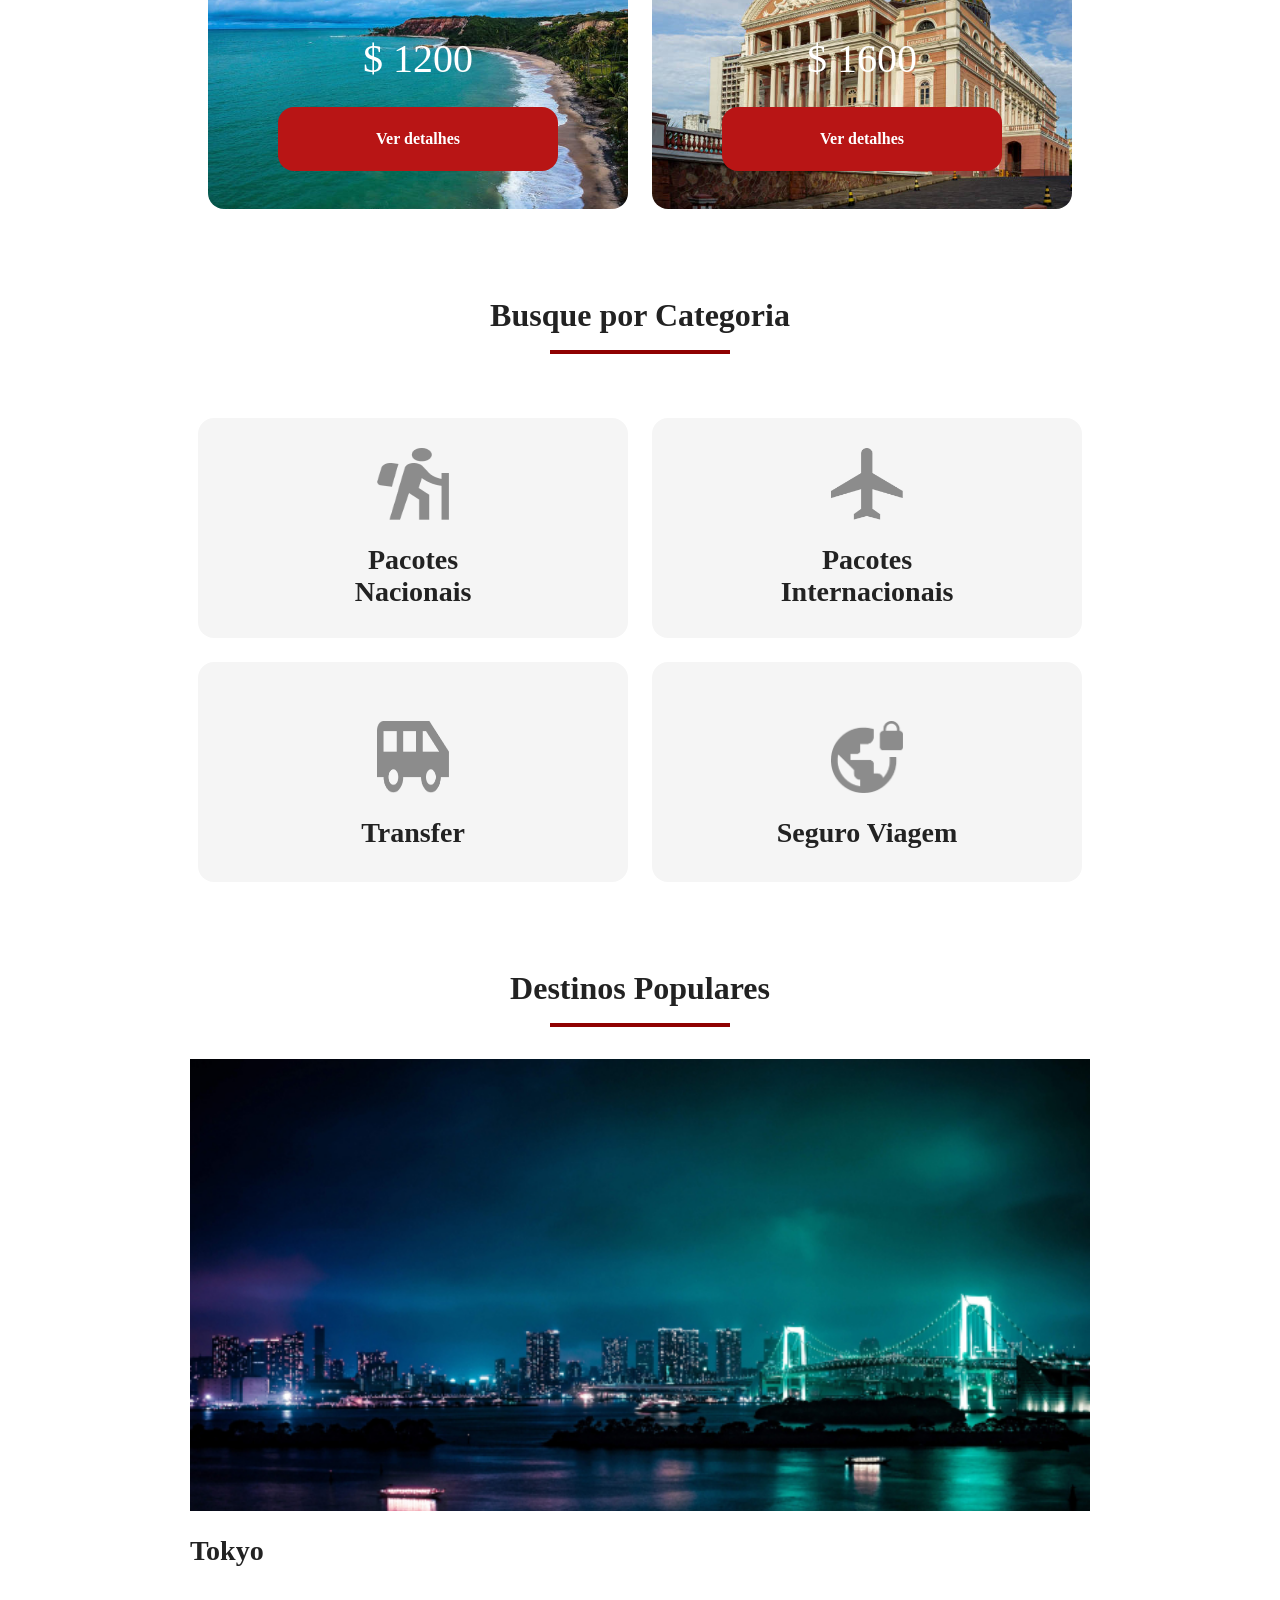
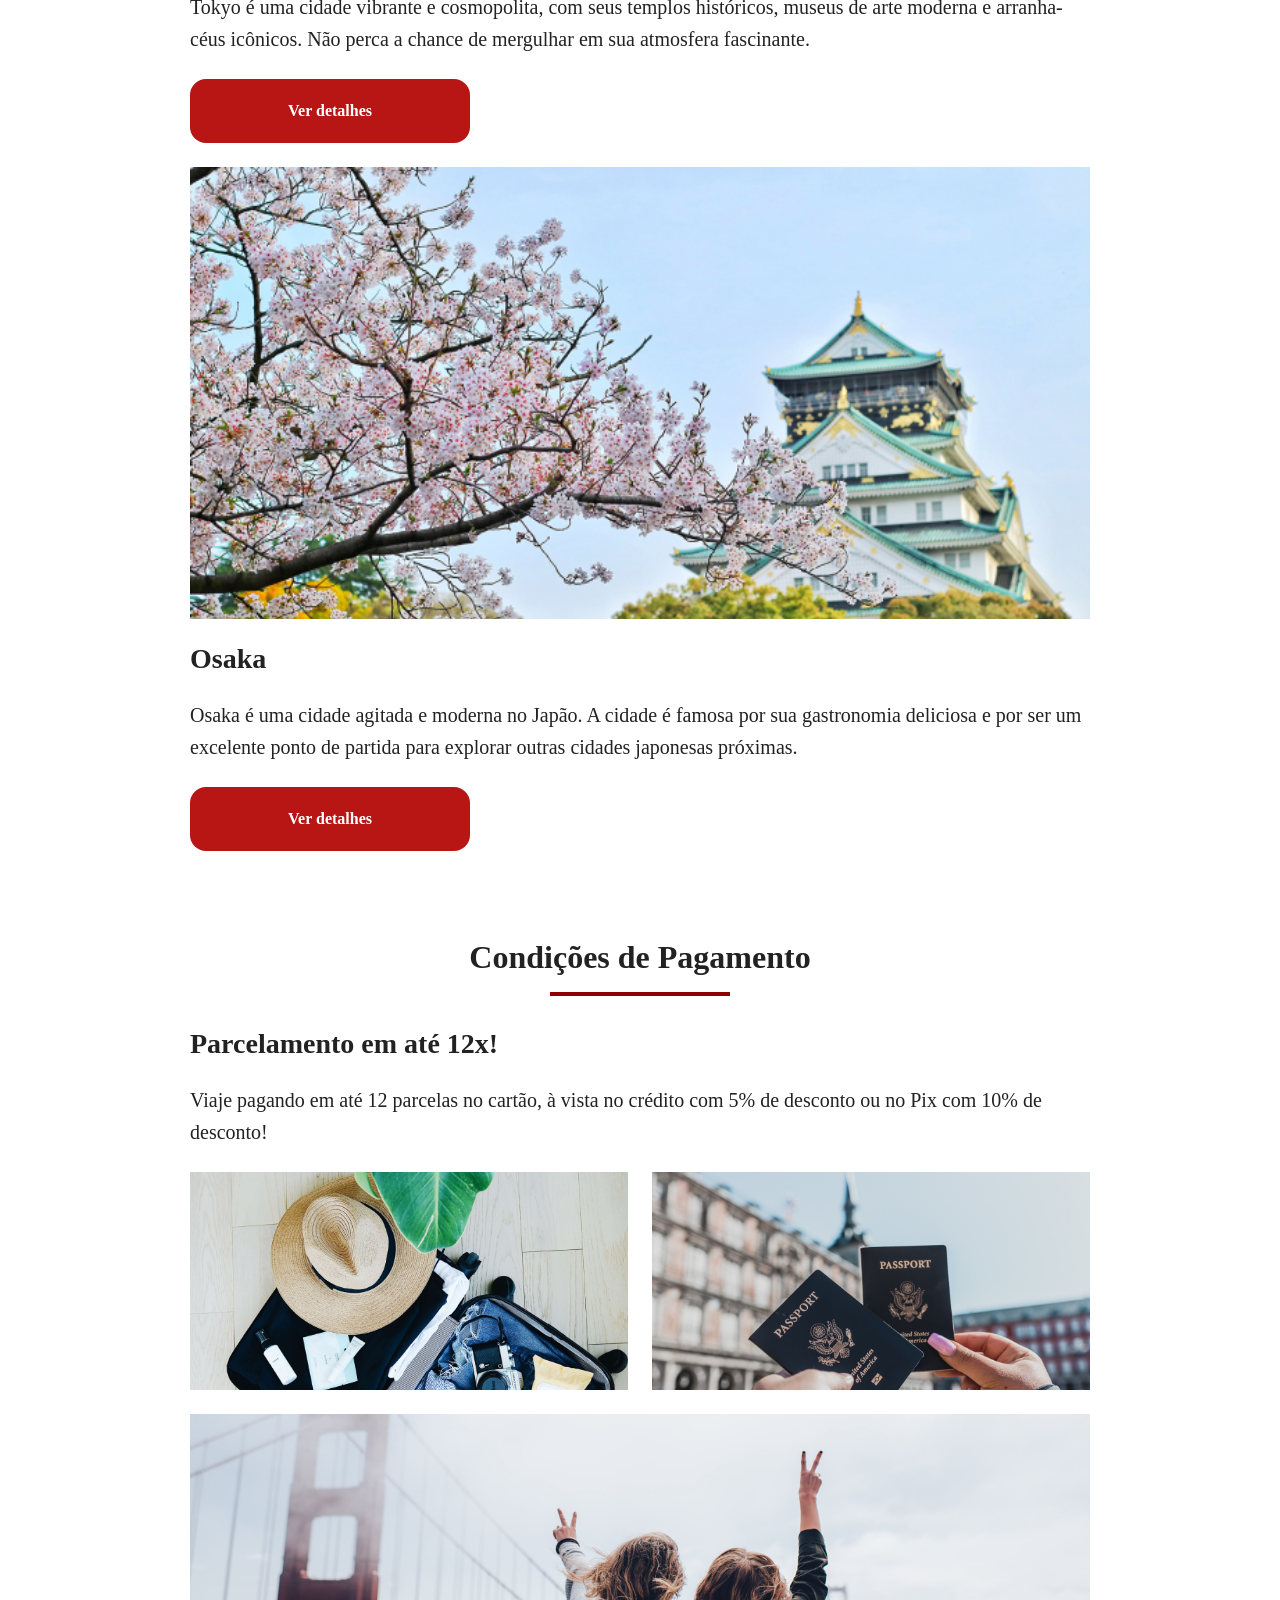
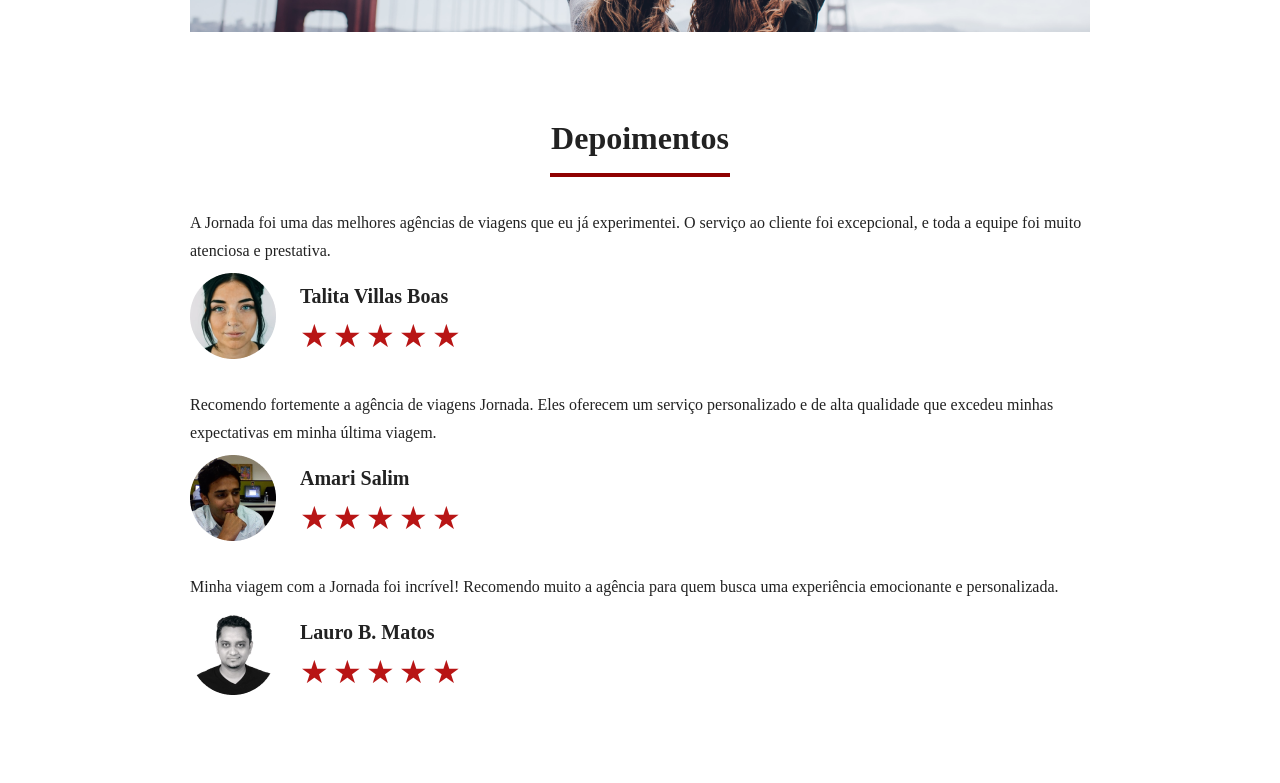
==== commit 23f7ef18: "Finaliza estilos do mobile" ====
--- a/index.html
+++ b/index.html
@@ -249,6 +249,66 @@
           <div class="image thirdy colspan-2"></div>
         </div>
       </div>
+    </section> 
+    <section class="testimonial">
+      <div class="section-title">
+        <h2>Depoimentos</h2>
+        <hr />
+      </div>
+      <div class="testimonial-container">
+        <article>
+          <header>
+            <p>A Jornada foi uma das melhores agências de viagens que eu já experimentei. O serviço ao cliente foi excepcional, e toda a equipe foi muito atenciosa e prestativa.</p>
+          </header>
+          <footer>
+            <img src="img/avatar-talita.png" alt="imagem de perfil da cliente Talita Villas Boas">
+            <div class="profile-content">
+              <h4>Talita Villas Boas</h4>
+              <div class="rating">
+                <span class="star">★</span>
+                <span class="star">★</span>
+                <span class="star">★</span>
+                <span class="star">★</span>
+                <span class="star">★</span>
+              </div>
+            </div>
+          </footer>
+        </article>
+        <article>
+           <header>
+            <p>Recomendo fortemente a agência de viagens Jornada. Eles oferecem um serviço personalizado e de alta qualidade que excedeu minhas expectativas em minha última viagem.</p>
+          </header>
+          <footer>
+            <img src="img/avatar-amari.png" alt="imagem de perfil da cliente Amari Salim">
+            <div class="profile-content">
+              <h4>Amari Salim</h4>
+              <div class="rating">
+                <span class="star">★</span>
+                <span class="star">★</span>
+                <span class="star">★</span>
+                <span class="star">★</span>
+                <span class="star">★</span>
+              </div>
+            </div>
+        </article>
+        <article>
+               <header>
+            <p>Minha viagem com a Jornada foi incrível! Recomendo muito a agência para quem busca uma experiência emocionante e personalizada.</p>
+          </header>
+          <footer>
+            <img src="img/avatar-lauro.png" alt="imagem de perfil da cliente Lauro B. Matos">
+            <div class="profile-content">
+              <h4>Lauro B. Matos</h4>
+              <div class="rating">
+                <span class="star">★</span>
+                <span class="star">★</span>
+                <span class="star">★</span>
+                <span class="star">★</span>
+                <span class="star">★</span>
+              </div>
+            </div>
+        </article>
+      </div>
     </section>
   </body>
 </html>
--- a/css/style.css
+++ b/css/style.css
@@ -4,4 +4,5 @@
 @import url("./offers.css");
 @import url("./categories.css");
 @import url("./destinations.css");
-@import url("./payments.css");+@import url("./payments.css");
+@import url("./testimonials.css");
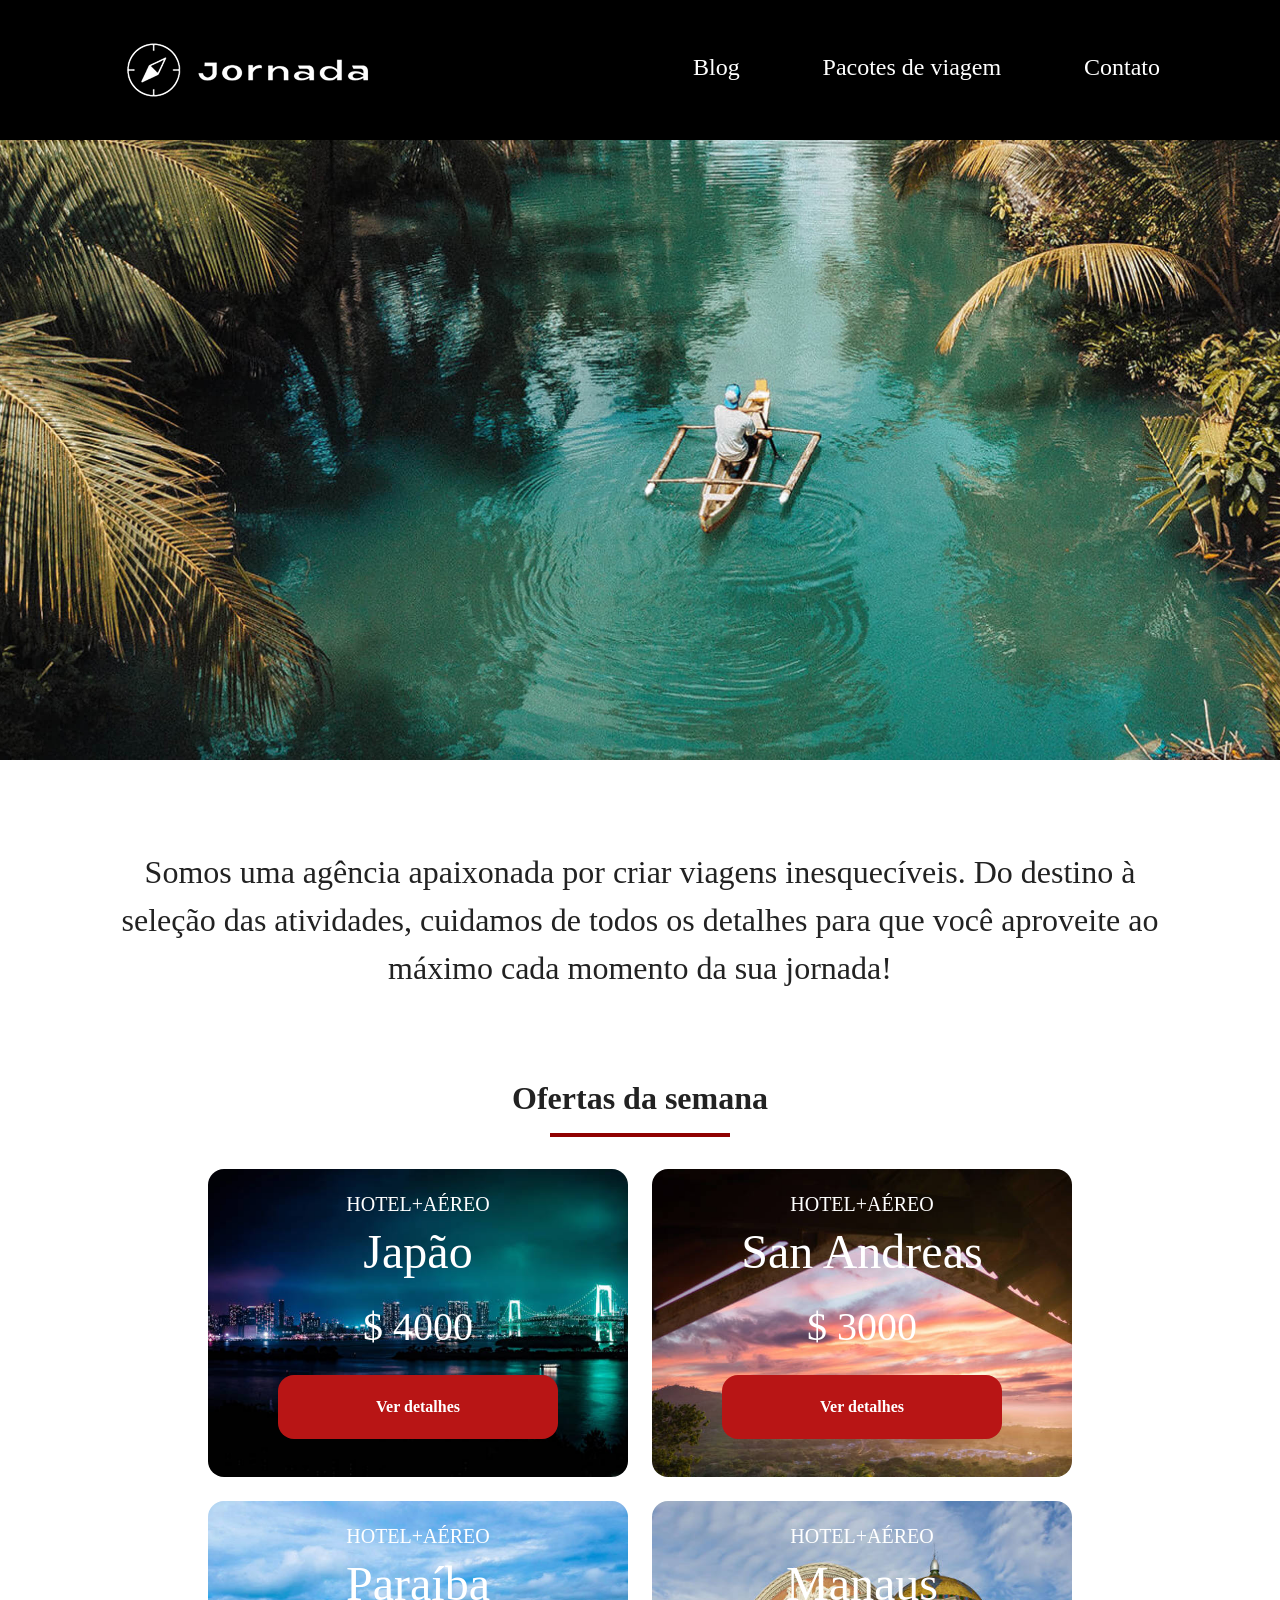
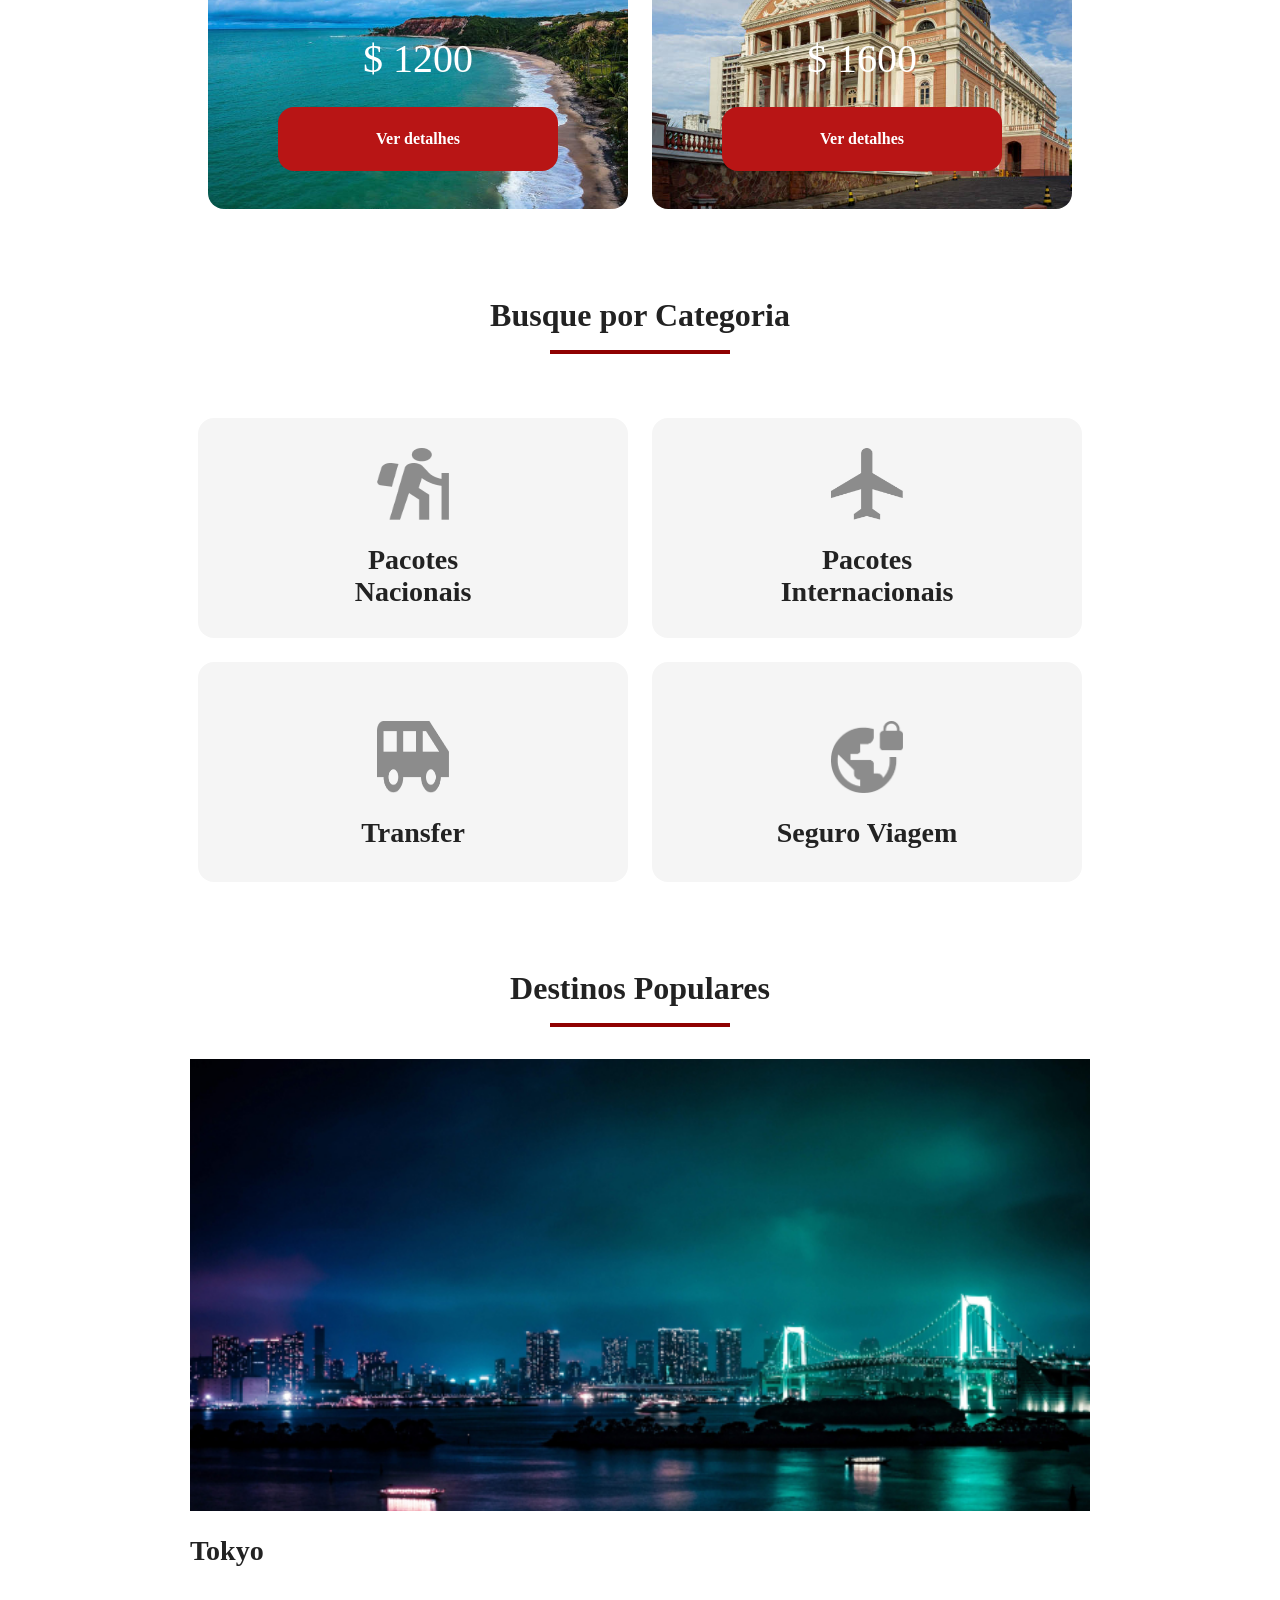
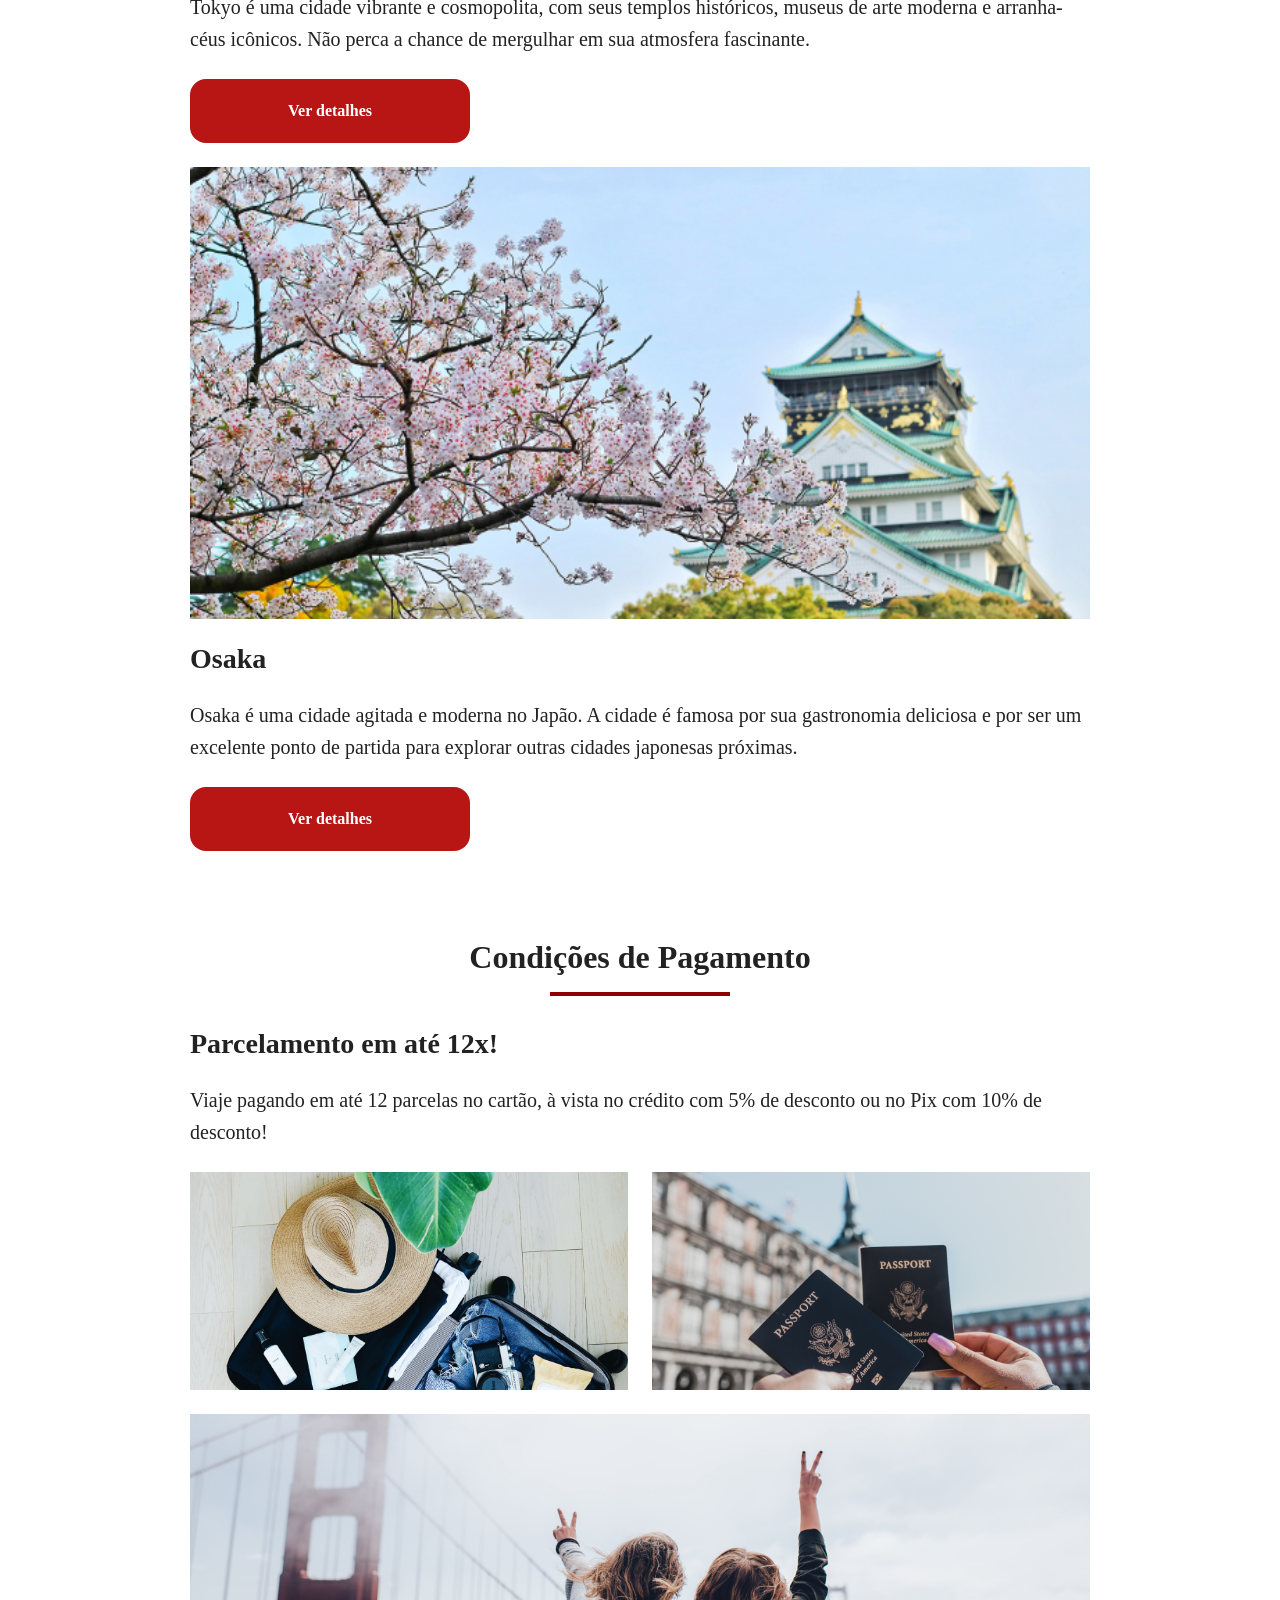
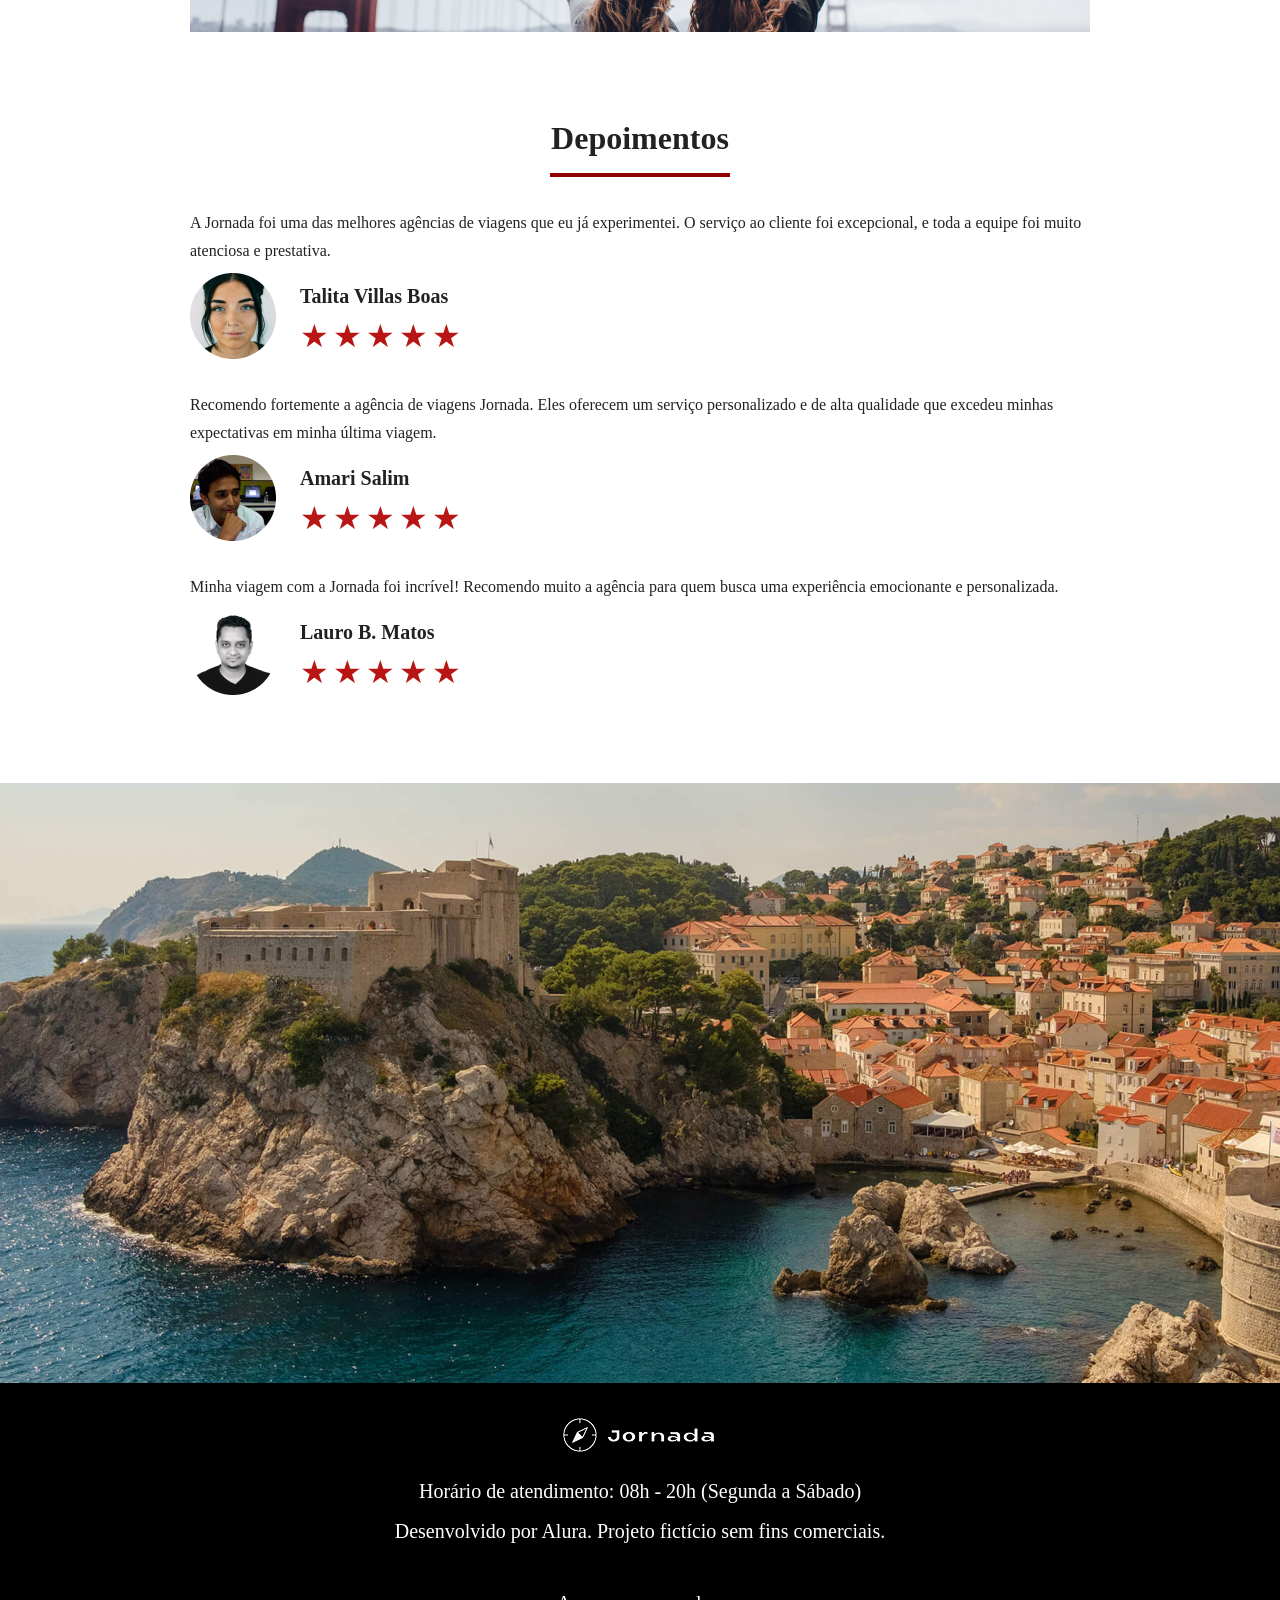
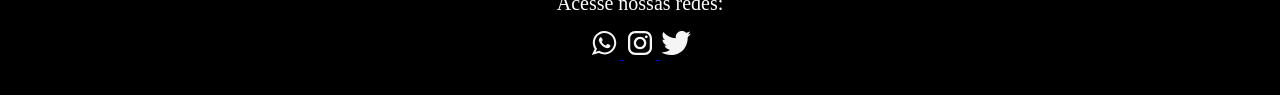
==== commit ac71c880: "Finaliza footer e hero" ====
--- a/index.html
+++ b/index.html
@@ -310,5 +310,39 @@
         </article>
       </div>
     </section>
-  </body>
+    <section class="bottom-hero">
+  <div class="hero-img"></div>
+</section>
+
+<footer class="main-footer">
+  <div class="footer-content">
+    <img
+      src="img/logo-footer.png"
+      alt="Logo Jornada Viagens"
+    />
+
+    <p>Horário de atendimento: 08h - 20h (Segunda a Sábado)</p>
+
+    <p>Desenvolvido por Alura. Projeto fictício sem fins comerciais.</p>
+  </div>
+
+  <div class="footer-social">
+    <p>Acesse nossas redes:</p>
+
+    <div class="social-icons">
+      <a href="#" title="WhatsApp">
+        <img src="img/icon-whatssap.svg" alt="WhatsApp" />
+      </a>
+
+      <a href="#" title="Instagram">
+        <img src="img/icon-instagram.svg" alt="Instagram" />
+      </a>
+
+      <a href="#" title="Twitter">
+        <img src="img/icon-twiter.svg" alt="Twitter" />
+      </a>
+    </div>
+  </div>
+</footer>
+</body>
 </html>
--- a/css/style.css
+++ b/css/style.css
@@ -5,4 +5,5 @@
 @import url("./categories.css");
 @import url("./destinations.css");
 @import url("./payments.css");
-@import url("./testimonials.css");+@import url("./testimonials.css");
+@import url("./footer.css");
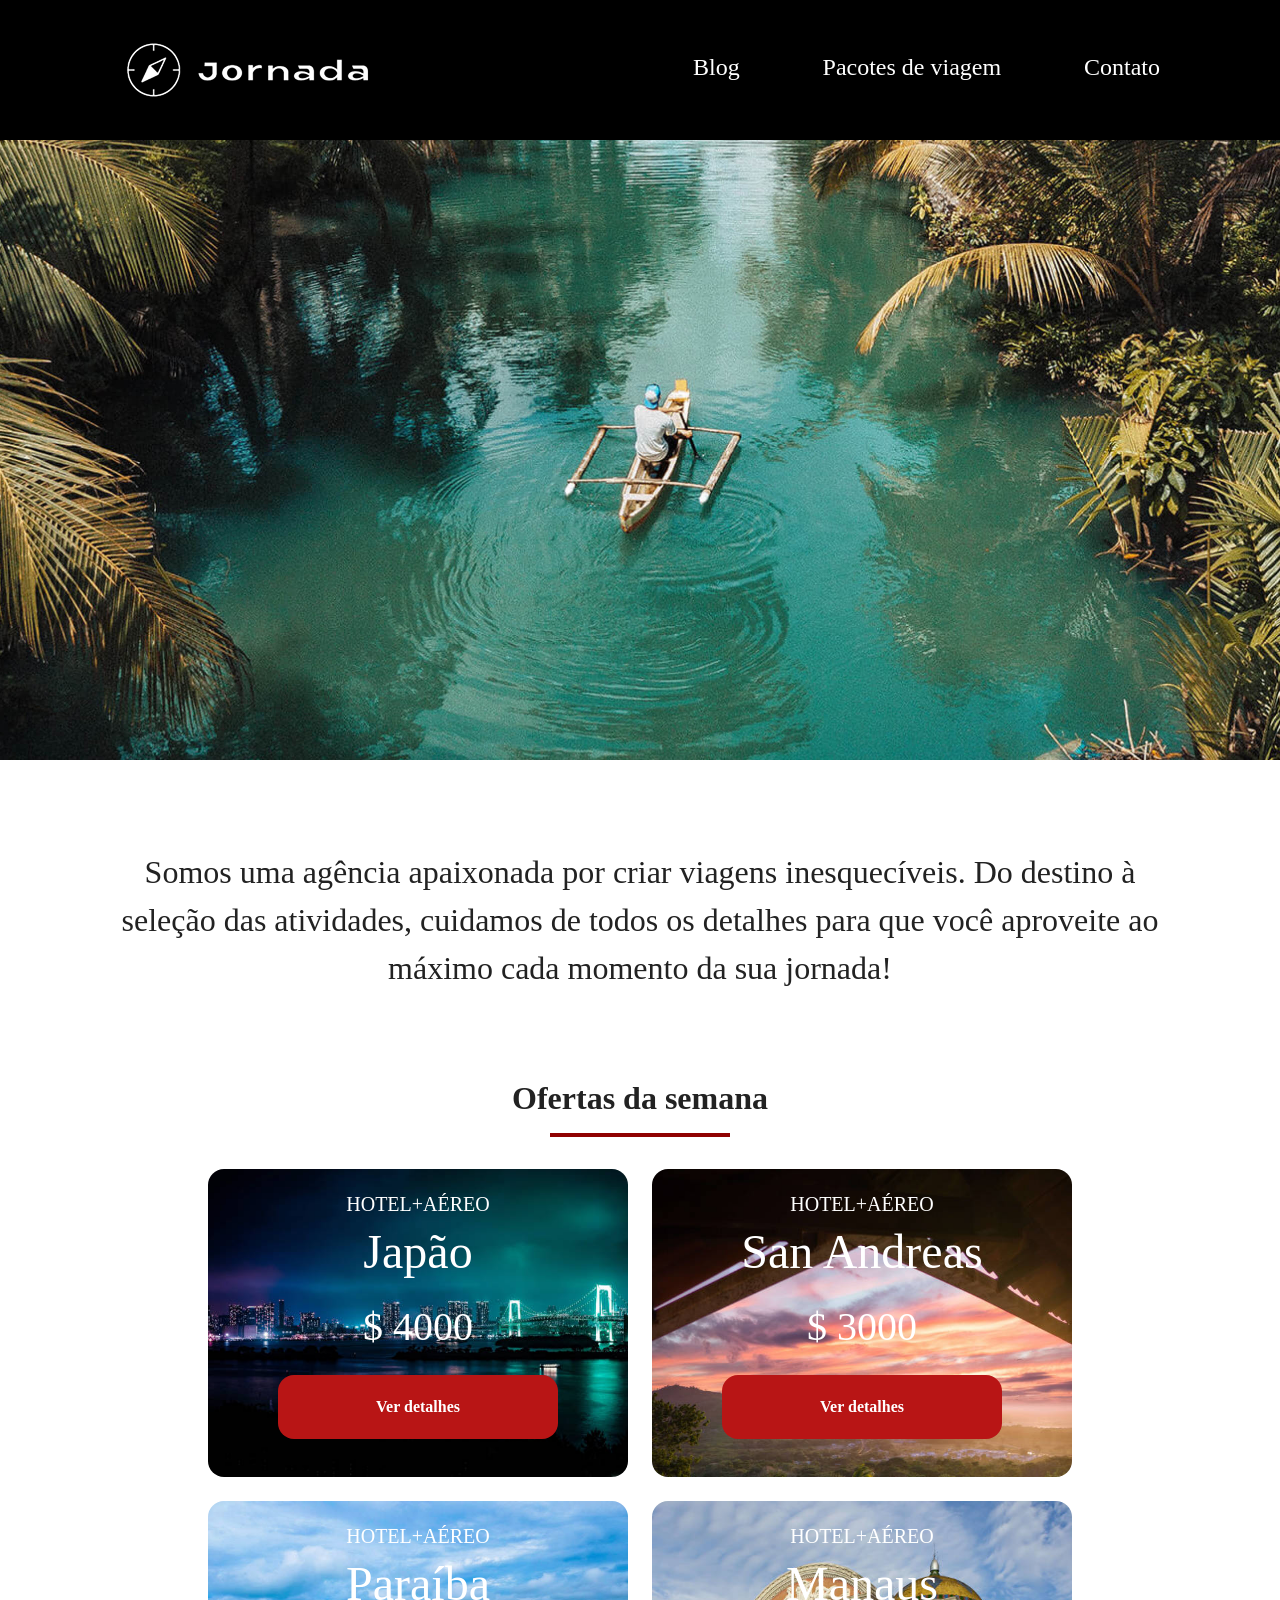
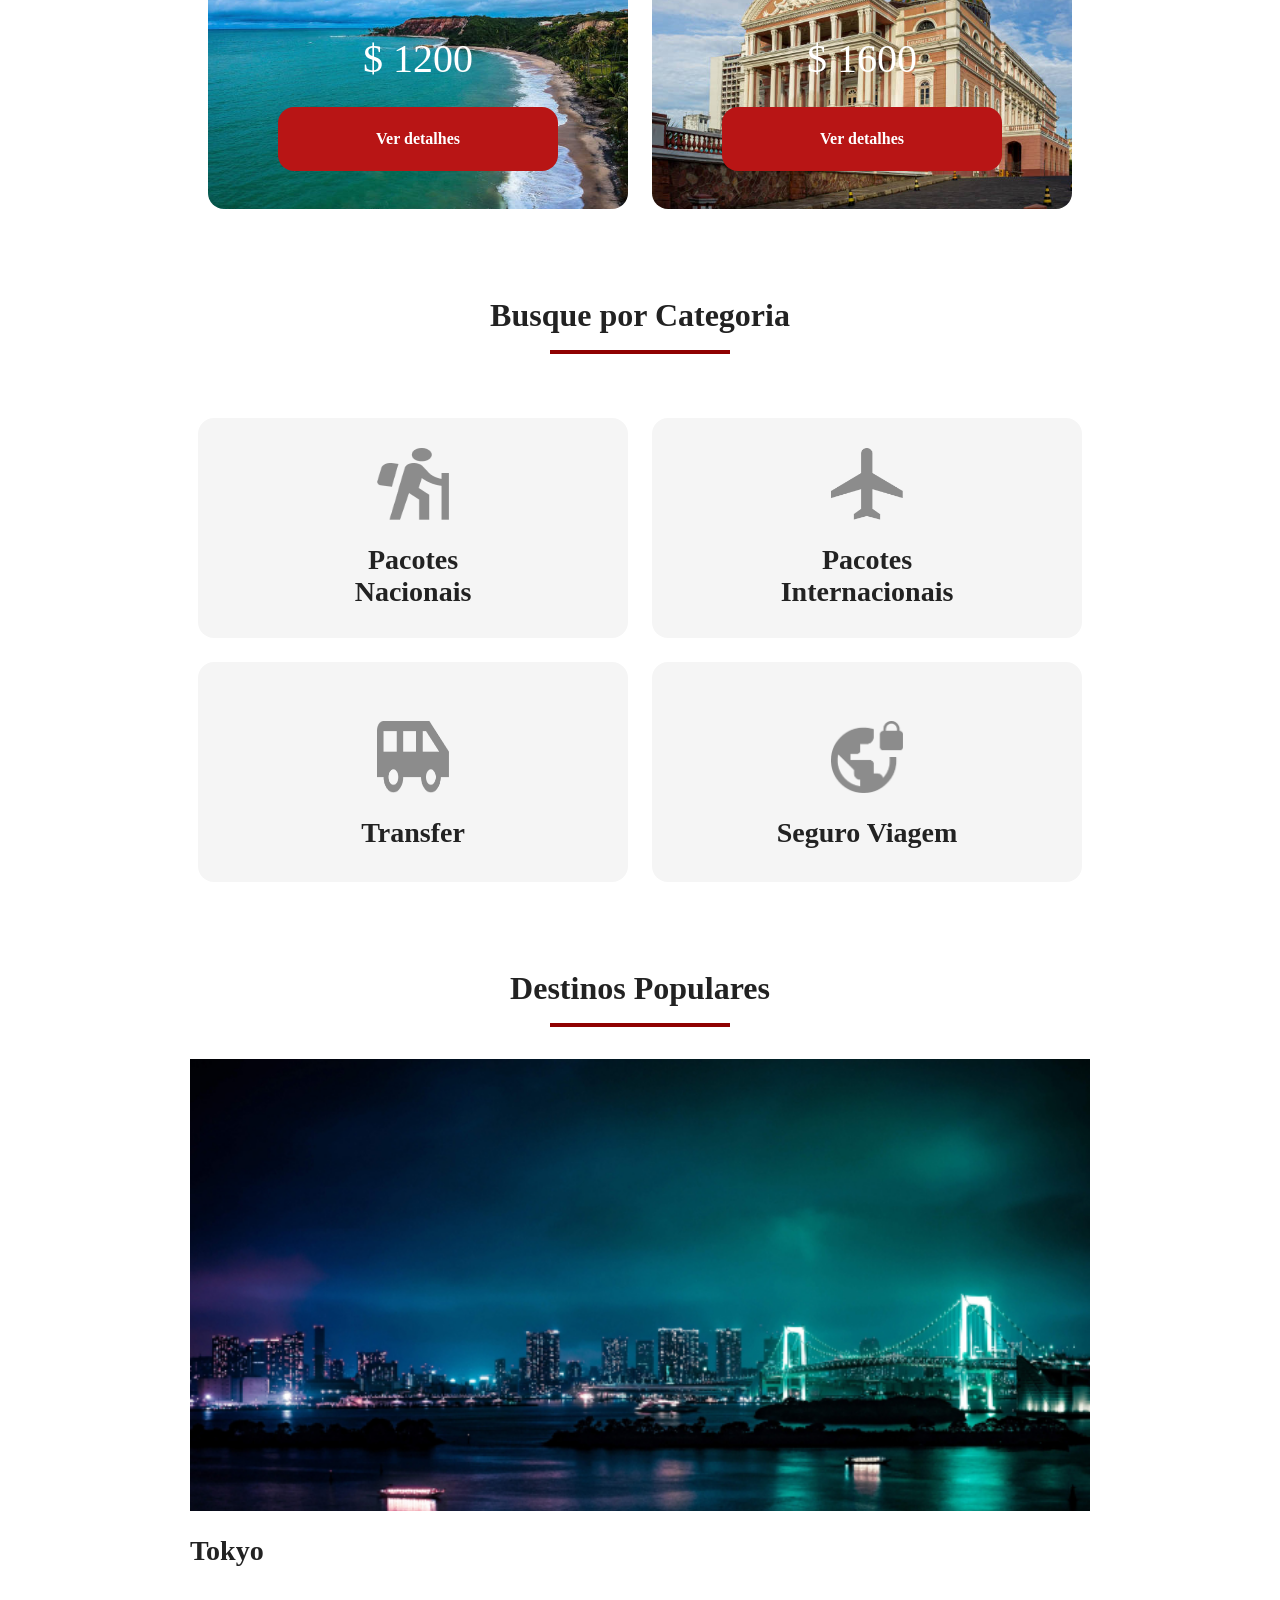
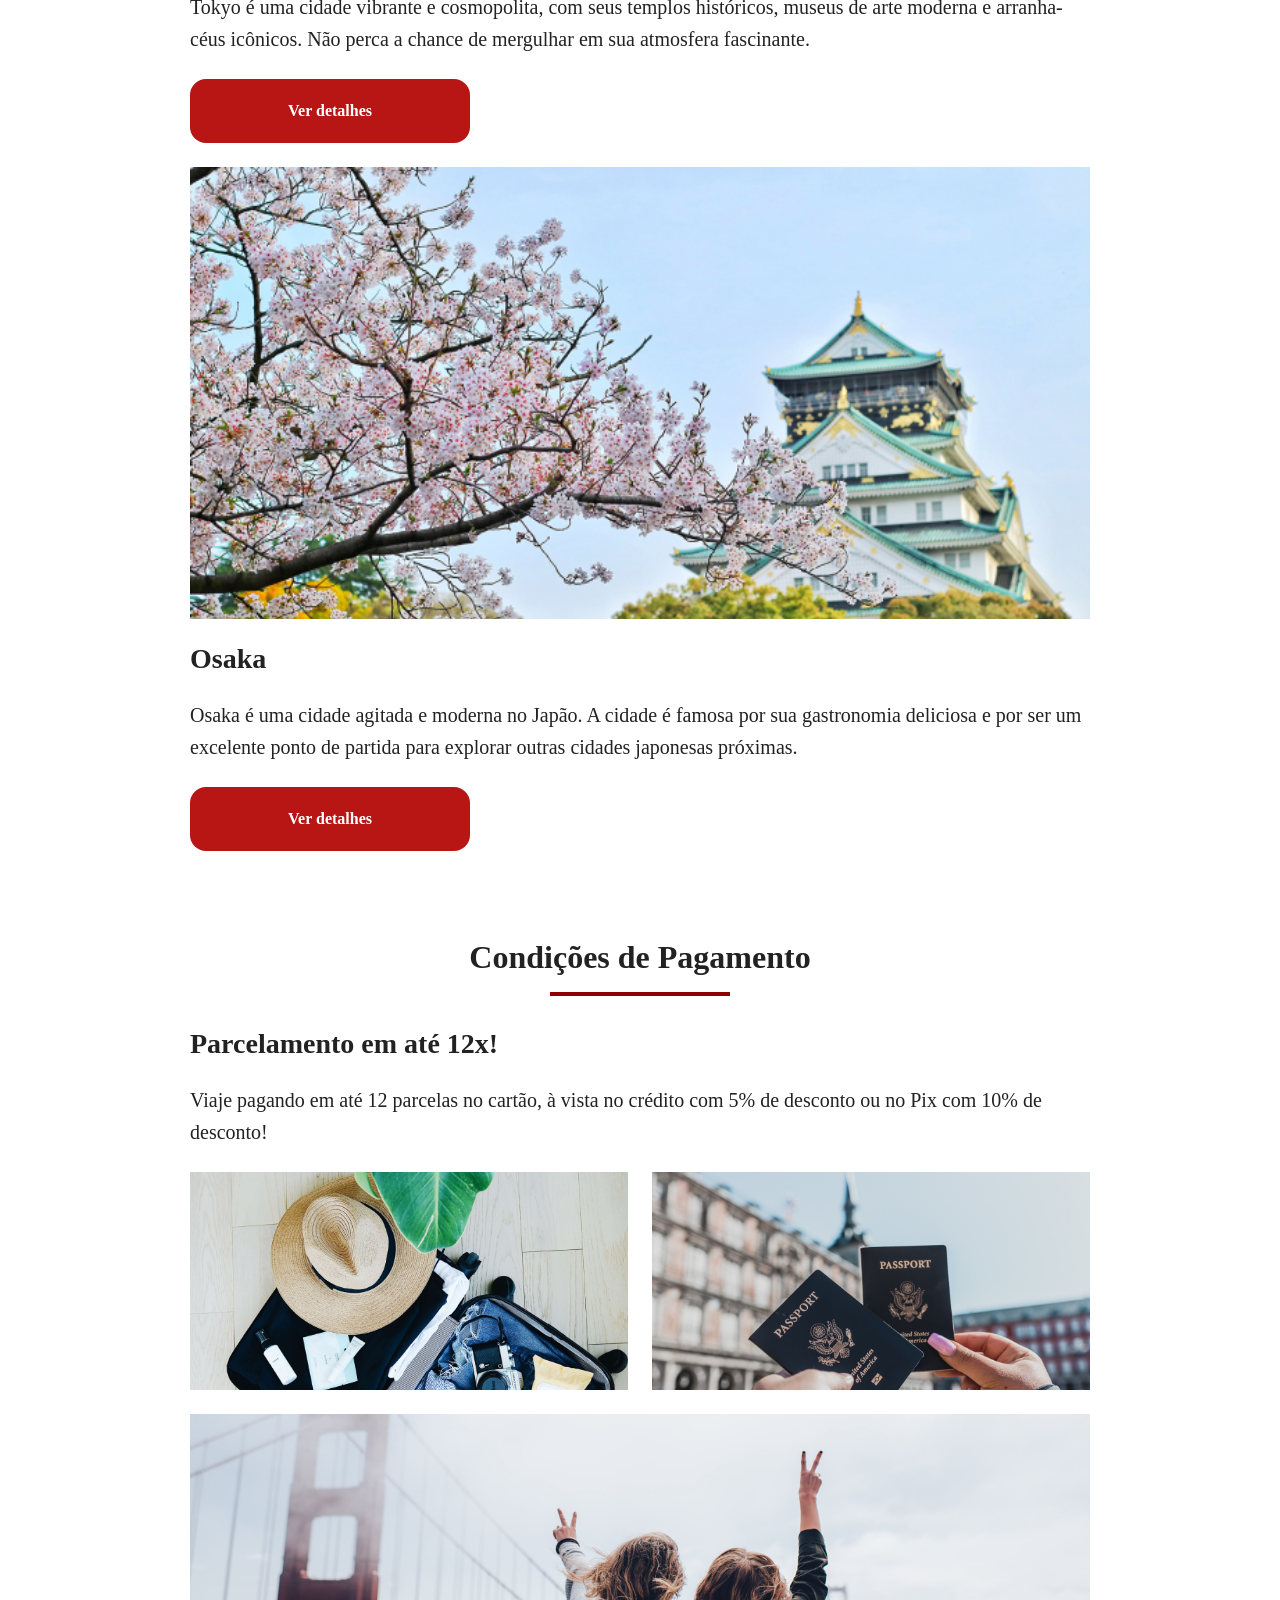
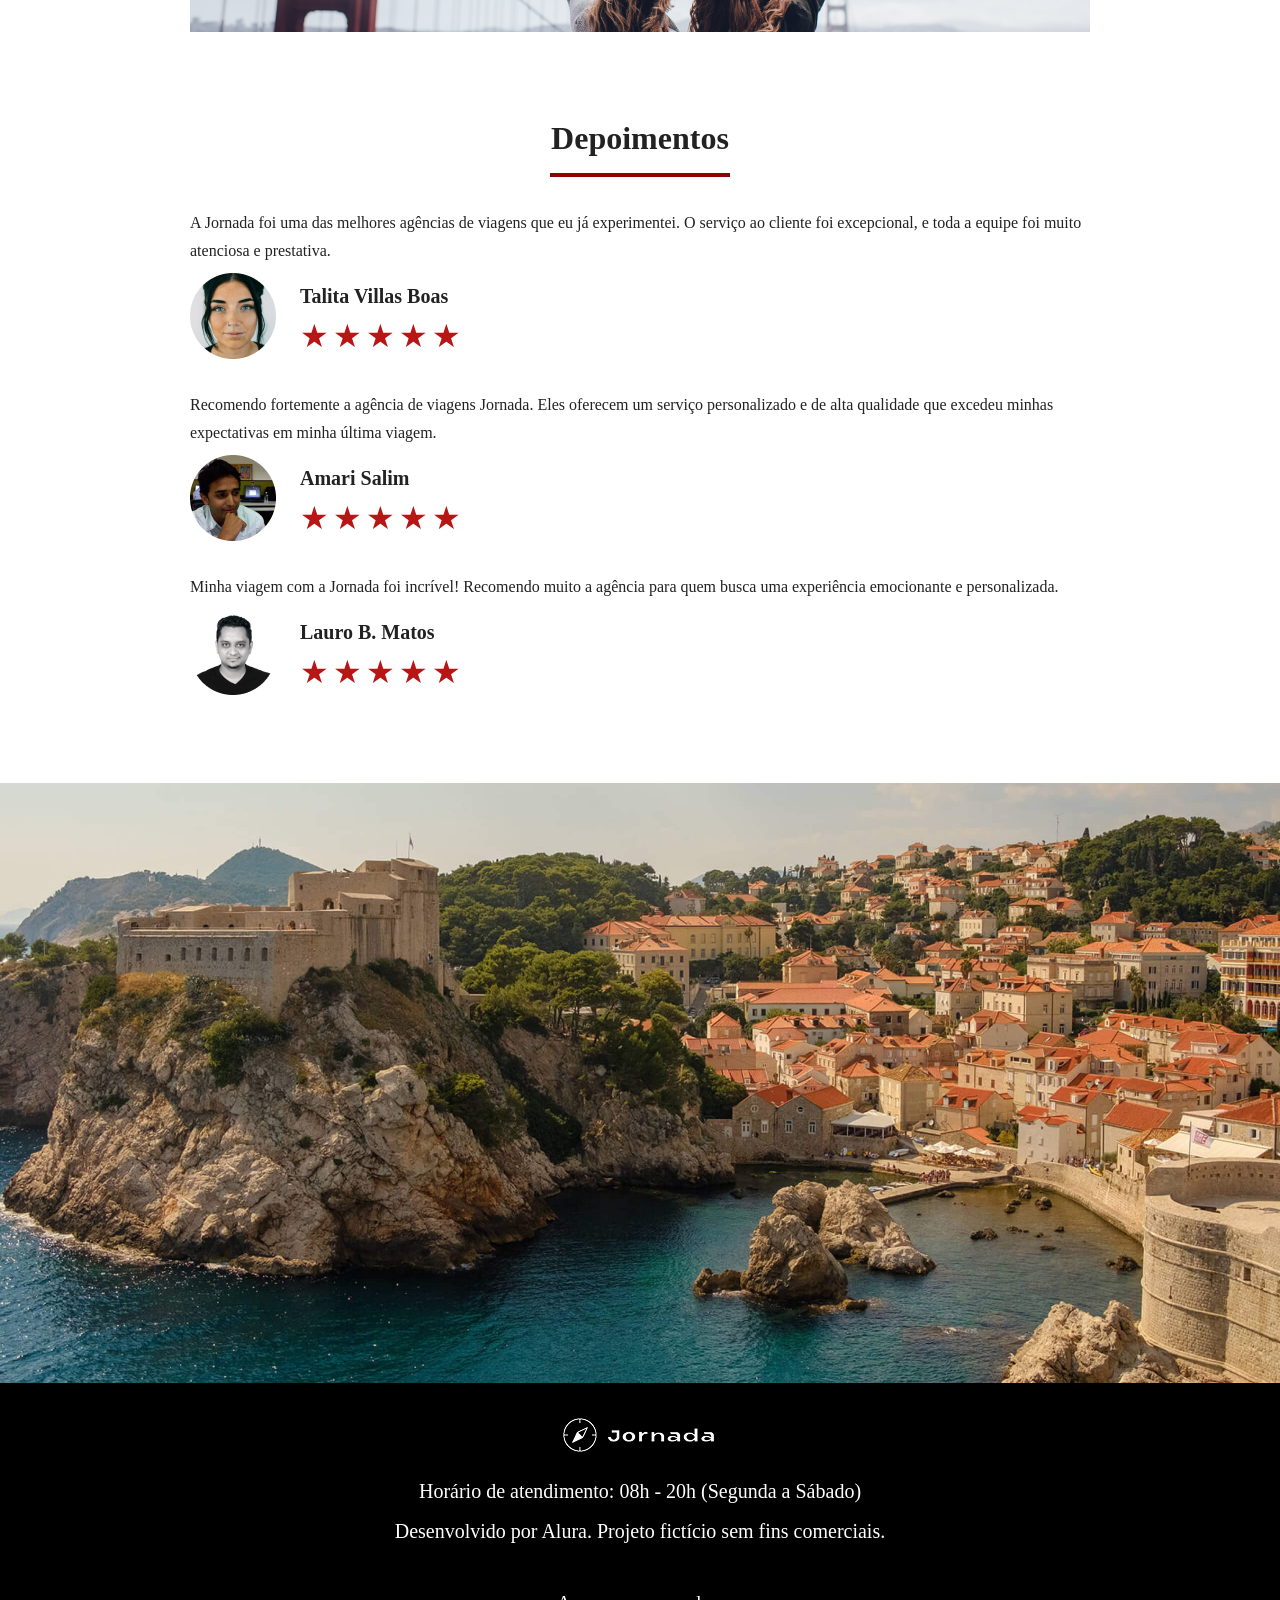
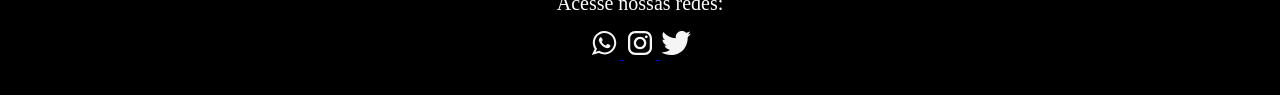
==== commit 2c714510: "Finaliza packages hero" ====
--- a/index.html
+++ b/index.html
@@ -3,7 +3,20 @@
   <head>
     <meta charset="UTF-8" />
     <meta name="viewport" content="width=device-width, initial-scale=1.0" />
+     <meta 
+    name="description"
+    content="Jornada Viagens é uma agência de viagens que oferece pacotes nacionais e internacionais, transfer e seguro viagem.">
+
+    <meta name="og:title" content="Jornada Viagens">
+    <meta name="og:description" content="Jornada Viagens é uma agência de viagens que oferece pacotes nacionais e internacionais, transfer e seguro viagem.">
+    <meta name="og:image" content="https://guilherme-code10.github.io/jornada-viagens/img/logo-footer.png">
+    <meta name="og:type" content="website">
+    <meta name="og:url" content="https://guilherme-code10.github.io/jornada-viagens">
+
+    <link rel="icon" href="favico.svg" type="image/svg+xml" />
     <link rel="stylesheet" href="./css/style.css" />
+    
+
     <title>Jornada Viagens</title>
   </head>
 
@@ -34,7 +47,7 @@
           <ul class="list-links">
             <li><a href="blog.html" title="Ir para o blog">Blog</a></li>
             <li>
-              <a href="pacotes.html" title="Ir para os pacotes de viagem"
+              <a href="packages.html" title="Ir para os pacotes de viagem"
                 >Pacotes de viagem</a
               >
             </li>
